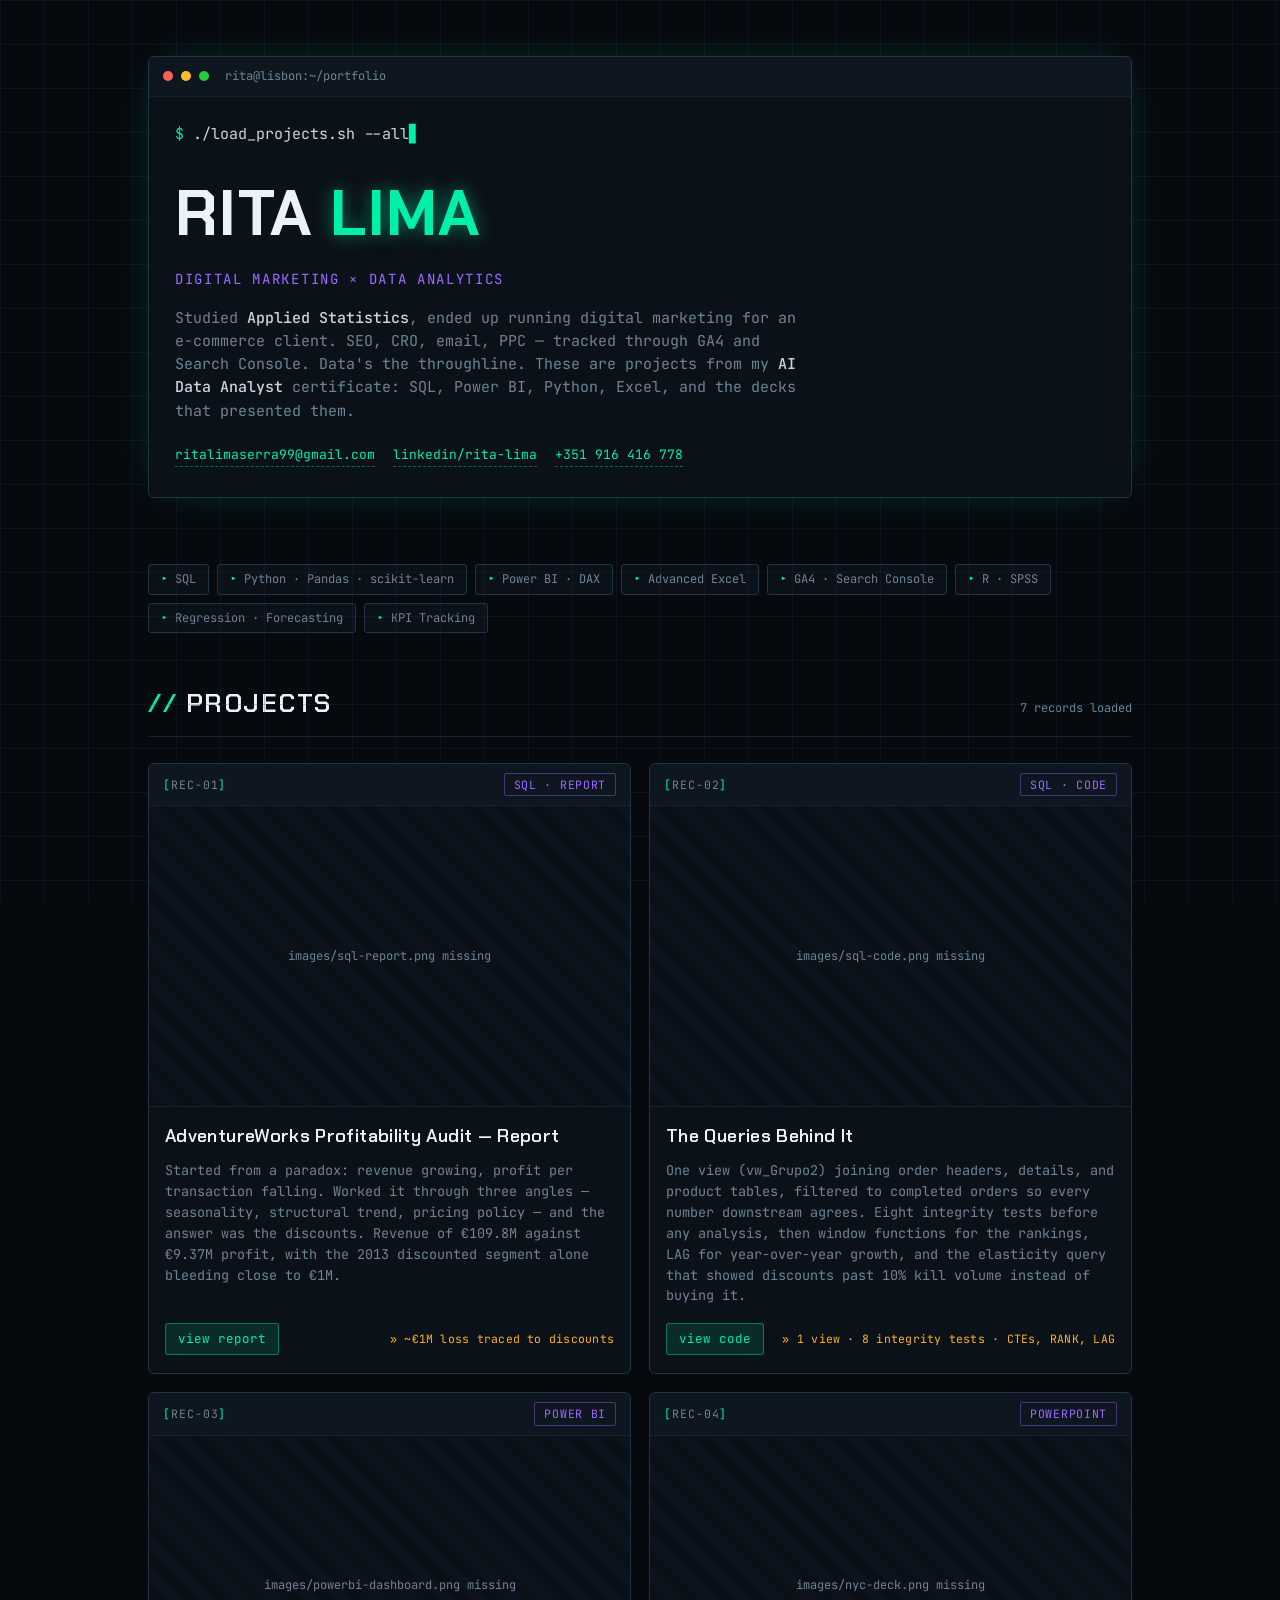
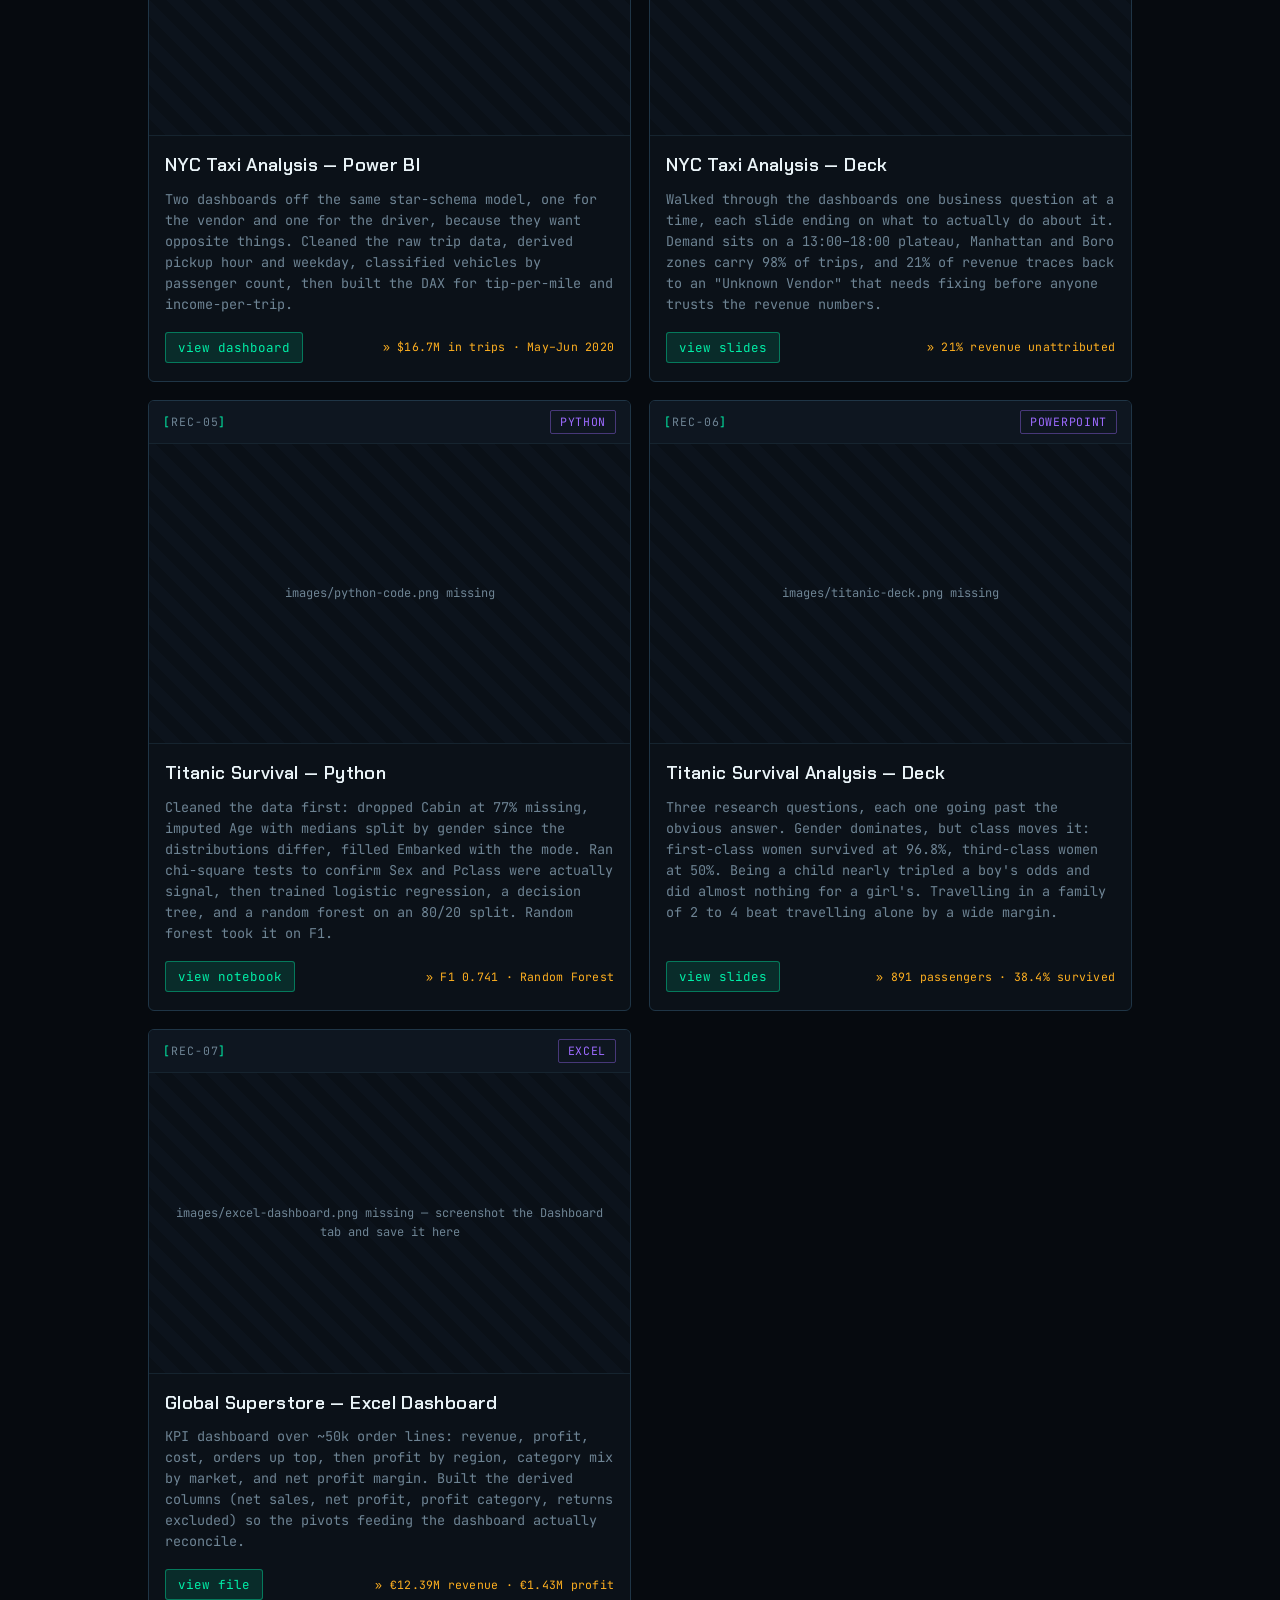
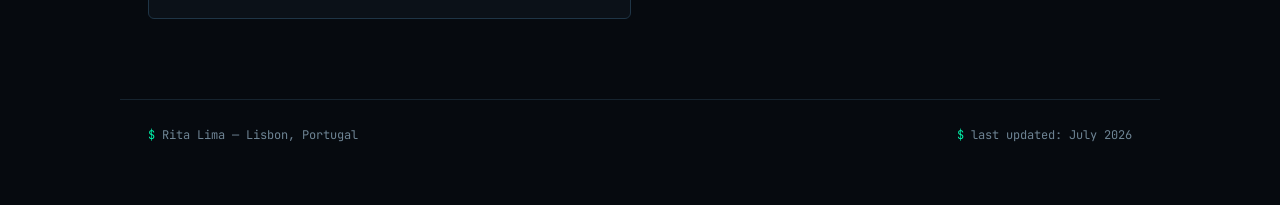
==== index.html @ a5aa7f1d "Add files via upload" ====
<!DOCTYPE html>
<html lang="en">
<head>
<meta charset="UTF-8">
<meta name="viewport" content="width=device-width, initial-scale=1.0">
<title>Rita Lima — Data & Marketing Portfolio</title>
<link rel="preconnect" href="https://fonts.googleapis.com">
<link rel="preconnect" href="https://fonts.gstatic.com" crossorigin>
<link href="https://fonts.googleapis.com/css2?family=Chakra+Petch:wght@400;500;600;700&family=JetBrains+Mono:wght@400;500;700&display=swap" rel="stylesheet">
<style>
  :root{
    --bg: #060A0F;
    --panel: #0B1118;
    --panel-2: #0E1620;
    --line: #16242F;
    --line-bright: #1F3546;
    --neon: #00F0A8;
    --neon-dim: rgba(0,240,168,0.12);
    --purple: #9D6BFF;
    --amber: #FFB020;
    --text: #C9D6DF;
    --dim: #6E8494;
  }
  *{box-sizing:border-box;}
  html{scroll-behavior:smooth;}
  body{
    margin:0;
    background:var(--bg);
    color:var(--text);
    font-family:'JetBrains Mono', monospace;
    font-size:15px;
    line-height:1.55;
  }
  /* grid backdrop */
  body::before{
    content:"";
    position:fixed;
    inset:0;
    background-image:
      linear-gradient(rgba(31,53,70,0.25) 1px, transparent 1px),
      linear-gradient(90deg, rgba(31,53,70,0.25) 1px, transparent 1px);
    background-size:44px 44px;
    pointer-events:none;
    z-index:0;
  }
  main, header, footer{position:relative; z-index:1;}
  a{color:inherit;}
  ::selection{background:var(--neon); color:#04110C;}

  /* ---------- terminal header ---------- */
  header{
    max-width:1040px;
    margin:0 auto;
    padding:56px 28px 40px;
  }
  .term{
    border:1px solid var(--line-bright);
    background:var(--panel);
    border-radius:6px;
    overflow:hidden;
    box-shadow:0 0 40px -18px rgba(0,240,168,0.35);
  }
  .term-bar{
    display:flex;
    align-items:center;
    gap:8px;
    padding:10px 14px;
    background:var(--panel-2);
    border-bottom:1px solid var(--line);
    font-size:12px;
    color:var(--dim);
  }
  .dot{width:10px;height:10px;border-radius:50%;}
  .dot.r{background:#FF5F56;} .dot.y{background:#FFBD2E;} .dot.g{background:#27C93F;}
  .term-bar span{margin-left:8px;}
  .term-body{padding:26px 26px 30px;}
  .prompt{color:var(--neon);}
  .cmd{color:var(--text);}
  .typed::after{
    content:"▊";
    color:var(--neon);
    animation:blink 1s steps(1) infinite;
  }
  @keyframes blink{50%{opacity:0;}}
  @media (prefers-reduced-motion: reduce){
    .typed::after{animation:none;}
  }
  h1{
    font-family:'Chakra Petch', sans-serif;
    font-weight:700;
    font-size:clamp(38px, 6.5vw, 64px);
    letter-spacing:0.02em;
    margin:18px 0 6px;
    color:#EAF4F8;
    text-transform:uppercase;
  }
  h1 .accent{color:var(--neon); text-shadow:0 0 18px rgba(0,240,168,0.5);}
  .role{
    color:var(--purple);
    font-size:14px;
    letter-spacing:0.12em;
    text-transform:uppercase;
    margin-bottom:16px;
  }
  .bio{max-width:640px; color:var(--dim); margin:0 0 22px;}
  .bio b{color:var(--text); font-weight:500;}
  .contact-row{display:flex; flex-wrap:wrap; gap:18px; font-size:13px;}
  .contact-row a{
    color:var(--neon);
    text-decoration:none;
    border-bottom:1px dashed rgba(0,240,168,0.4);
    padding-bottom:1px;
  }
  .contact-row a:hover{border-bottom-style:solid;}

  /* ---------- skills strip ---------- */
  .skills{
    max-width:1040px;
    margin:0 auto;
    padding:26px 28px 6px;
    display:flex;
    flex-wrap:wrap;
    gap:8px;
  }
  .chip{
    font-size:12px;
    padding:5px 12px;
    border:1px solid var(--line-bright);
    border-radius:3px;
    background:var(--panel);
    color:var(--dim);
  }
  .chip::before{content:"▸ "; color:var(--neon);}

  /* ---------- projects ---------- */
  section.projects{
    max-width:1040px;
    margin:0 auto;
    padding:44px 28px 80px;
  }
  .sec-head{
    display:flex;
    align-items:baseline;
    justify-content:space-between;
    flex-wrap:wrap;
    gap:10px;
    margin-bottom:26px;
    border-bottom:1px solid var(--line);
    padding-bottom:12px;
  }
  .sec-head h2{
    font-family:'Chakra Petch', sans-serif;
    font-size:26px;
    font-weight:600;
    letter-spacing:0.06em;
    text-transform:uppercase;
    margin:0;
    color:#EAF4F8;
  }
  .sec-head h2::before{content:"// "; color:var(--neon);}
  .sec-head span{font-size:12px; color:var(--dim);}

  .grid{
    display:grid;
    grid-template-columns:1fr;
    gap:18px;
  }
  @media(min-width:760px){ .grid{grid-template-columns:1fr 1fr;} }

  .card{
    background:var(--panel);
    border:1px solid var(--line-bright);
    border-radius:6px;
    overflow:hidden;
    display:flex;
    flex-direction:column;
    transition:border-color .2s ease, box-shadow .2s ease, transform .2s ease;
    opacity:0;
    transform:translateY(14px);
  }
  .card.in{
    opacity:1; transform:translateY(0);
    transition:opacity .5s ease, transform .5s ease, border-color .2s ease, box-shadow .2s ease;
  }
  .card:hover{
    border-color:var(--neon);
    box-shadow:0 0 28px -10px rgba(0,240,168,0.45);
    transform:translateY(-3px);
  }
  .card-head{
    display:flex;
    align-items:center;
    justify-content:space-between;
    padding:9px 14px;
    background:var(--panel-2);
    border-bottom:1px solid var(--line);
    font-size:11.5px;
  }
  .rec{color:var(--dim); letter-spacing:0.08em;}
  .rec::before{content:"["; color:var(--neon);}
  .rec::after{content:"]"; color:var(--neon);}
  .tool{
    color:var(--purple);
    border:1px solid rgba(157,107,255,0.4);
    padding:2px 9px;
    border-radius:2px;
    letter-spacing:0.06em;
  }
  .shot{
    position:relative;
    aspect-ratio:16/10;
    background:
      repeating-linear-gradient(45deg, #0A1017, #0A1017 12px, #0C131C 12px, #0C131C 24px);
    border-bottom:1px solid var(--line);
  }
  .shot img{width:100%; height:100%; object-fit:cover; display:block;}
  .shot-fallback{
    display:none;
    position:absolute; inset:0;
    align-items:center; justify-content:center;
    text-align:center;
    font-size:12px; color:var(--dim);
    padding:16px;
  }
  .card-body{
    padding:16px 16px 18px;
    display:flex; flex-direction:column; gap:9px; flex:1;
  }
  .card-body h3{
    font-family:'Chakra Petch', sans-serif;
    font-size:18px;
    font-weight:600;
    margin:0;
    color:#EAF4F8;
    letter-spacing:0.02em;
  }
  .card-body p{margin:0; font-size:13.5px; color:var(--dim);}
  .card-footer{
    margin-top:auto;
    padding-top:8px;
    display:flex;
    justify-content:space-between;
    align-items:center;
    gap:10px;
    flex-wrap:wrap;
  }
  .card-link{
    font-size:12.5px;
    color:var(--neon);
    text-decoration:none;
    border:1px solid rgba(0,240,168,0.4);
    padding:5px 12px;
    border-radius:3px;
    background:var(--neon-dim);
    transition:background .15s ease;
  }
  .card-link:hover{background:rgba(0,240,168,0.22);}
  .metric{font-size:11.5px; color:var(--amber); letter-spacing:0.02em;}
  .metric::before{content:"» ";}

  footer{
    max-width:1040px;
    margin:0 auto;
    padding:26px 28px 60px;
    border-top:1px solid var(--line);
    font-size:12px;
    color:var(--dim);
    display:flex;
    justify-content:space-between;
    flex-wrap:wrap;
    gap:10px;
  }
  footer span::before{content:"$ "; color:var(--neon);}
</style>
</head>
<body>

<header>
  <div class="term">
    <div class="term-bar">
      <div class="dot r"></div><div class="dot y"></div><div class="dot g"></div>
      <span>rita@lisbon:~/portfolio</span>
    </div>
    <div class="term-body">
      <div><span class="prompt">$</span> <span class="cmd typed" id="typeline"></span></div>
      <h1>Rita <span class="accent">Lima</span></h1>
      <div class="role">Digital Marketing × Data Analytics</div>
      <p class="bio">Studied <b>Applied Statistics</b>, ended up running digital marketing for an e-commerce client. SEO, CRO, email, PPC — tracked through GA4 and Search Console. Data's the throughline. These are projects from my <b>AI Data Analyst</b> certificate: SQL, Power BI, Python, Excel, and the decks that presented them.</p>
      <div class="contact-row">
        <a href="mailto:ritalimaserra99@gmail.com">ritalimaserra99@gmail.com</a>
        <a href="https://linkedin.com/in/rita-lima-22861b321" target="_blank" rel="noopener">linkedin/rita-lima</a>
        <a href="tel:+351916416778">+351 916 416 778</a>
      </div>
    </div>
  </div>
</header>

<div class="skills">
  <span class="chip">SQL</span>
  <span class="chip">Python · Pandas · scikit-learn</span>
  <span class="chip">Power BI · DAX</span>
  <span class="chip">Advanced Excel</span>
  <span class="chip">GA4 · Search Console</span>
  <span class="chip">R · SPSS</span>
  <span class="chip">Regression · Forecasting</span>
  <span class="chip">KPI Tracking</span>
</div>

<section class="projects" id="projects">
  <div class="sec-head">
    <h2>Projects</h2>
    <span>7 records loaded</span>
  </div>

  <div class="grid">

    <!-- REC-01 SQL report -->
    <article class="card">
      <div class="card-head">
        <span class="rec">REC-01</span>
        <span class="tool">SQL · REPORT</span>
      </div>
      <div class="shot">
        <img src="images/sql-report.png" alt="AdventureWorks profitability report, revenue vs margin chart"
             onerror="this.style.display='none'; this.nextElementSibling.style.display='flex';">
        <div class="shot-fallback">images/sql-report.png missing</div>
      </div>
      <div class="card-body">
        <h3>AdventureWorks Profitability Audit — Report</h3>
        <p>Started from a paradox: revenue growing, profit per transaction falling. Worked it through three angles — seasonality, structural trend, pricing policy — and the answer was the discounts. Revenue of €109.8M against €9.37M profit, with the 2013 discounted segment alone bleeding close to €1M.</p>
        <div class="card-footer">
          <a class="card-link" href="files/Relatorio_SQL.pdf" target="_blank" rel="noopener">view report</a>
          <span class="metric">~€1M loss traced to discounts</span>
        </div>
      </div>
    </article>

    <!-- REC-02 SQL code -->
    <article class="card">
      <div class="card-head">
        <span class="rec">REC-02</span>
        <span class="tool">SQL · CODE</span>
      </div>
      <div class="shot">
        <img src="images/sql-code.png" alt="SQL view creation code, syntax highlighted"
             onerror="this.style.display='none'; this.nextElementSibling.style.display='flex';">
        <div class="shot-fallback">images/sql-code.png missing</div>
      </div>
      <div class="card-body">
        <h3>The Queries Behind It</h3>
        <p>One view (vw_Grupo2) joining order headers, details, and product tables, filtered to completed orders so every number downstream agrees. Eight integrity tests before any analysis, then window functions for the rankings, LAG for year-over-year growth, and the elasticity query that showed discounts past 10% kill volume instead of buying it.</p>
        <div class="card-footer">
          <a class="card-link" href="files/SQL_Code.sql" target="_blank" rel="noopener">view code</a>
          <span class="metric">1 view · 8 integrity tests · CTEs, RANK, LAG</span>
        </div>
      </div>
    </article>

    <!-- REC-03 Power BI -->
    <article class="card">
      <div class="card-head">
        <span class="rec">REC-03</span>
        <span class="tool">POWER BI</span>
      </div>
      <div class="shot">
        <img src="images/powerbi-dashboard.png" alt="NYC taxi vendor dashboard in Power BI"
             onerror="this.style.display='none'; this.nextElementSibling.style.display='flex';">
        <div class="shot-fallback">images/powerbi-dashboard.png missing</div>
      </div>
      <div class="card-body">
        <h3>NYC Taxi Analysis — Power BI</h3>
        <p>Two dashboards off the same star-schema model, one for the vendor and one for the driver, because they want opposite things. Cleaned the raw trip data, derived pickup hour and weekday, classified vehicles by passenger count, then built the DAX for tip-per-mile and income-per-trip.</p>
        <div class="card-footer">
          <a class="card-link" href="https://drive.google.com/file/d/1uoMCAmpJsY3h5PRdraPvv8vYHne8JQq0/view?usp=sharing" target="_blank" rel="noopener">view dashboard</a>
          <span class="metric">$16.7M in trips · May–Jun 2020</span>
        </div>
      </div>
    </article>

    <!-- REC-04 NYC deck -->
    <article class="card">
      <div class="card-head">
        <span class="rec">REC-04</span>
        <span class="tool">POWERPOINT</span>
      </div>
      <div class="shot">
        <img src="images/nyc-deck.png" alt="NYC taxi analysis presentation title slide"
             onerror="this.style.display='none'; this.nextElementSibling.style.display='flex';">
        <div class="shot-fallback">images/nyc-deck.png missing</div>
      </div>
      <div class="card-body">
        <h3>NYC Taxi Analysis — Deck</h3>
        <p>Walked through the dashboards one business question at a time, each slide ending on what to actually do about it. Demand sits on a 13:00–18:00 plateau, Manhattan and Boro zones carry 98% of trips, and 21% of revenue traces back to an "Unknown Vendor" that needs fixing before anyone trusts the revenue numbers.</p>
        <div class="card-footer">
          <a class="card-link" href="files/PowerBI_Presentation.pdf" target="_blank" rel="noopener">view slides</a>
          <span class="metric">21% revenue unattributed</span>
        </div>
      </div>
    </article>

    <!-- REC-05 Python -->
    <article class="card">
      <div class="card-head">
        <span class="rec">REC-05</span>
        <span class="tool">PYTHON</span>
      </div>
      <div class="shot">
        <img src="images/python-code.png" alt="Machine learning model comparison, logistic regression vs decision tree vs random forest"
             onerror="this.style.display='none'; this.nextElementSibling.style.display='flex';">
        <div class="shot-fallback">images/python-code.png missing</div>
      </div>
      <div class="card-body">
        <h3>Titanic Survival — Python</h3>
        <p>Cleaned the data first: dropped Cabin at 77% missing, imputed Age with medians split by gender since the distributions differ, filled Embarked with the mode. Ran chi-square tests to confirm Sex and Pclass were actually signal, then trained logistic regression, a decision tree, and a random forest on an 80/20 split. Random forest took it on F1.</p>
        <div class="card-footer">
          <a class="card-link" href="files/Python_Code.ipynb" target="_blank" rel="noopener">view notebook</a>
          <span class="metric">F1 0.741 · Random Forest</span>
        </div>
      </div>
    </article>

    <!-- REC-06 Titanic deck -->
    <article class="card">
      <div class="card-head">
        <span class="rec">REC-06</span>
        <span class="tool">POWERPOINT</span>
      </div>
      <div class="shot">
        <img src="images/titanic-deck.png" alt="Titanic survival analysis presentation title slide"
             onerror="this.style.display='none'; this.nextElementSibling.style.display='flex';">
        <div class="shot-fallback">images/titanic-deck.png missing</div>
      </div>
      <div class="card-body">
        <h3>Titanic Survival Analysis — Deck</h3>
        <p>Three research questions, each one going past the obvious answer. Gender dominates, but class moves it: first-class women survived at 96.8%, third-class women at 50%. Being a child nearly tripled a boy's odds and did almost nothing for a girl's. Travelling in a family of 2 to 4 beat travelling alone by a wide margin.</p>
        <div class="card-footer">
          <a class="card-link" href="files/Python_Presentation.pdf" target="_blank" rel="noopener">view slides</a>
          <span class="metric">891 passengers · 38.4% survived</span>
        </div>
      </div>
    </article>

    <!-- REC-07 Excel -->
    <article class="card">
      <div class="card-head">
        <span class="rec">REC-07</span>
        <span class="tool">EXCEL</span>
      </div>
      <div class="shot">
        <img src="images/excel-dashboard.png" alt="Global Superstore Excel dashboard"
             onerror="this.style.display='none'; this.nextElementSibling.style.display='flex';">
        <div class="shot-fallback">images/excel-dashboard.png missing — screenshot the Dashboard tab and save it here</div>
      </div>
      <div class="card-body">
        <h3>Global Superstore — Excel Dashboard</h3>
        <p>KPI dashboard over ~50k order lines: revenue, profit, cost, orders up top, then profit by region, category mix by market, and net profit margin. Built the derived columns (net sales, net profit, profit category, returns excluded) so the pivots feeding the dashboard actually reconcile.</p>
        <div class="card-footer">
          <a class="card-link" href="https://docs.google.com/spreadsheets/d/1ver0jOoK8sB7fEnQhVPydvaXlIlyfuCZ/edit?usp=sharing&ouid=110282651373512717816&rtpof=true&sd=true" target="_blank" rel="noopener">view file</a>
          <span class="metric">€12.39M revenue · €1.43M profit</span>
        </div>
      </div>
    </article>

  </div>
</section>

<footer>
  <span>Rita Lima — Lisbon, Portugal</span>
  <span>last updated: July 2026</span>
</footer>

<script>
  // typing effect on the terminal line
  (function(){
    var el = document.getElementById('typeline');
    var text = './load_projects.sh --all';
    var reduced = window.matchMedia('(prefers-reduced-motion: reduce)').matches;
    if(reduced){ el.textContent = text; return; }
    var i = 0;
    (function tick(){
      if(i <= text.length){
        el.textContent = text.slice(0, i++);
        setTimeout(tick, 45);
      }
    })();
  })();

  // reveal cards on scroll
  var cards = document.querySelectorAll('.card');
  var io = new IntersectionObserver(function(entries){
    entries.forEach(function(e){
      if(e.isIntersecting){ e.target.classList.add('in'); io.unobserve(e.target); }
    });
  }, {threshold:0.12});
  cards.forEach(function(c){ io.observe(c); });
</script>

</body>
</html>
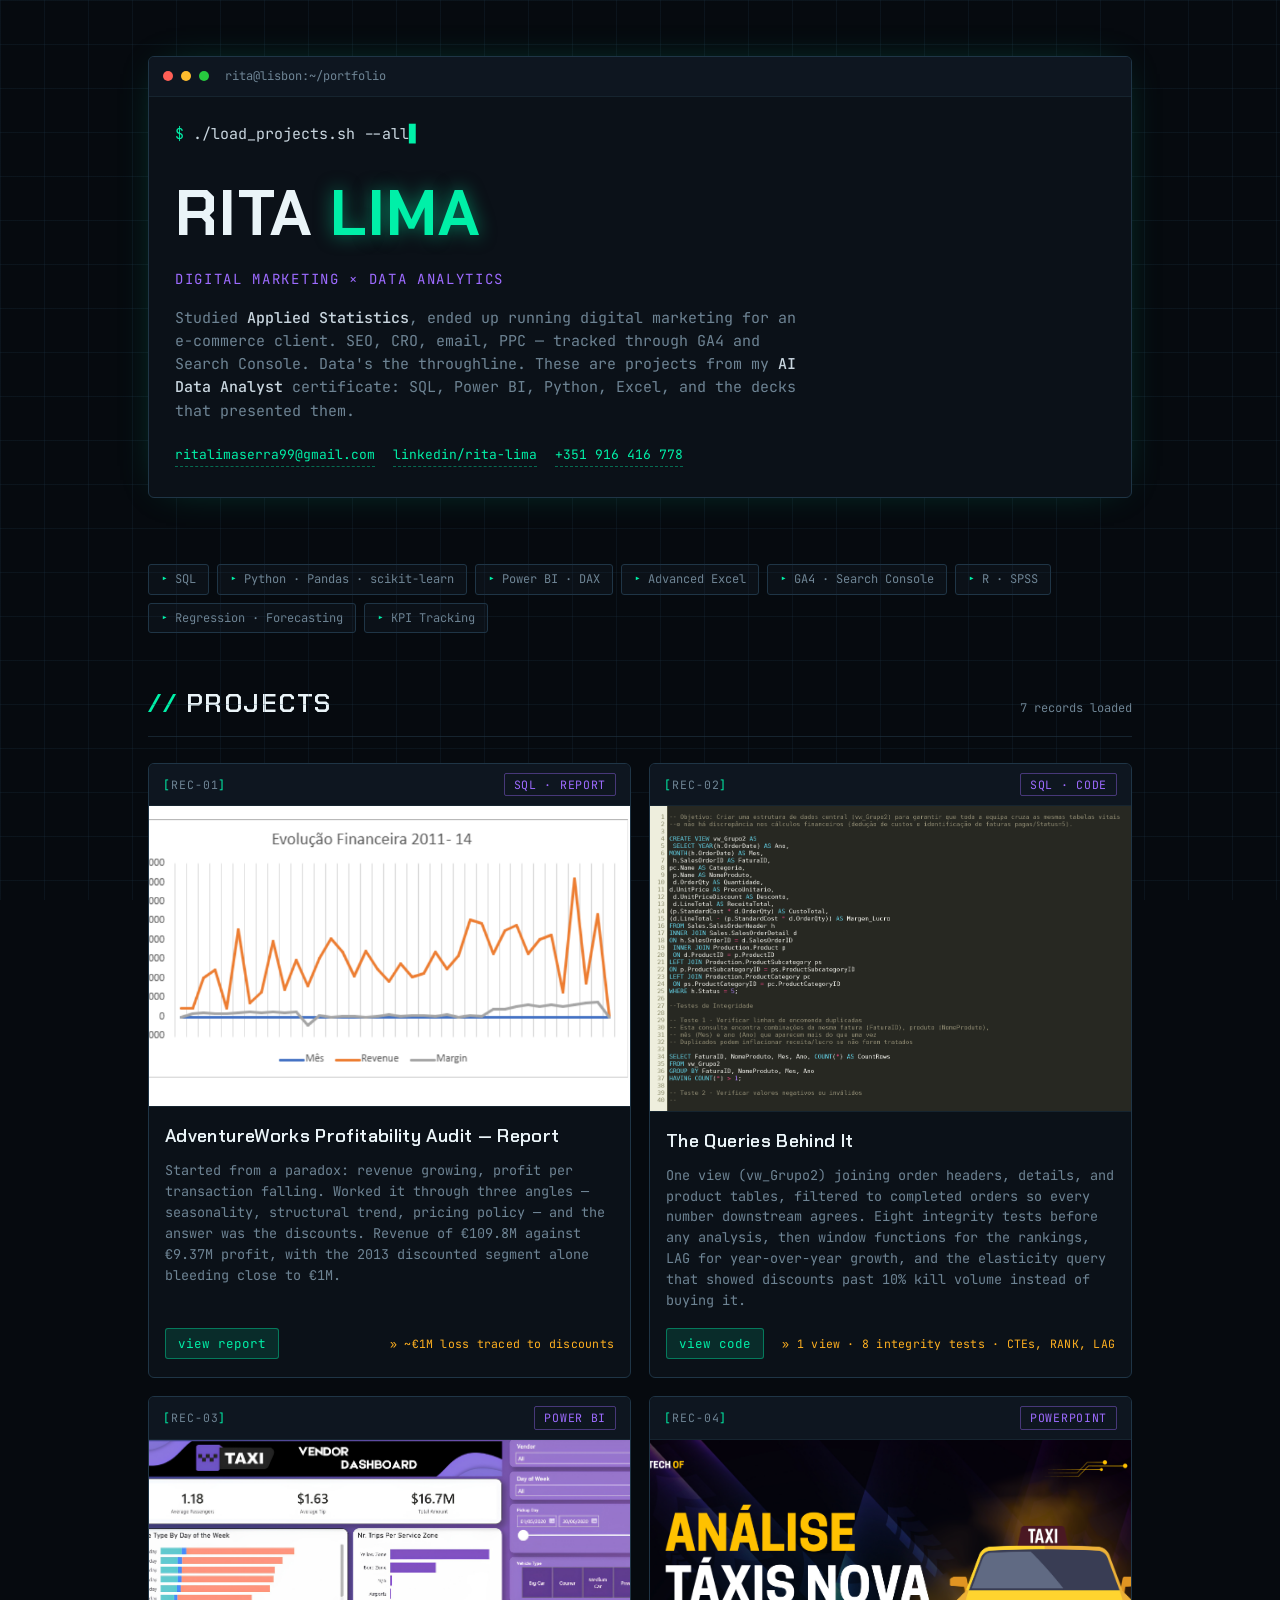
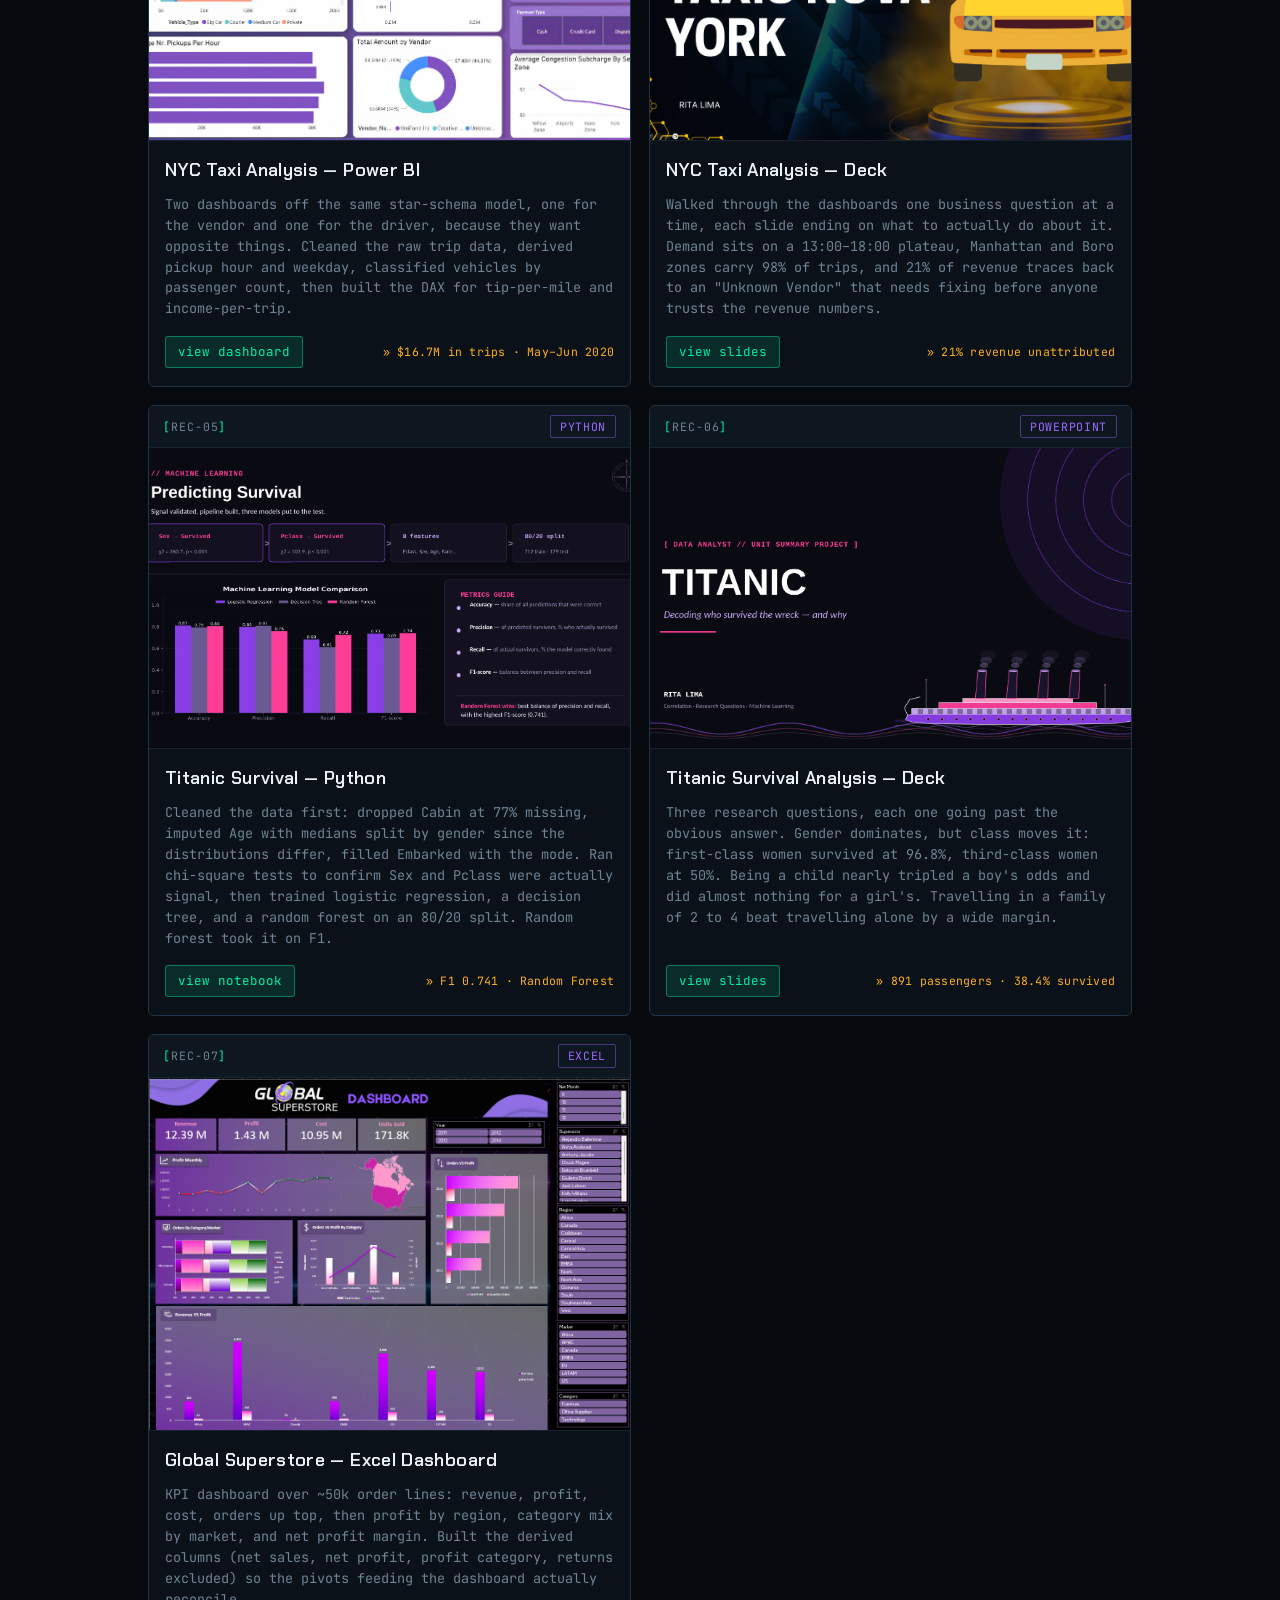
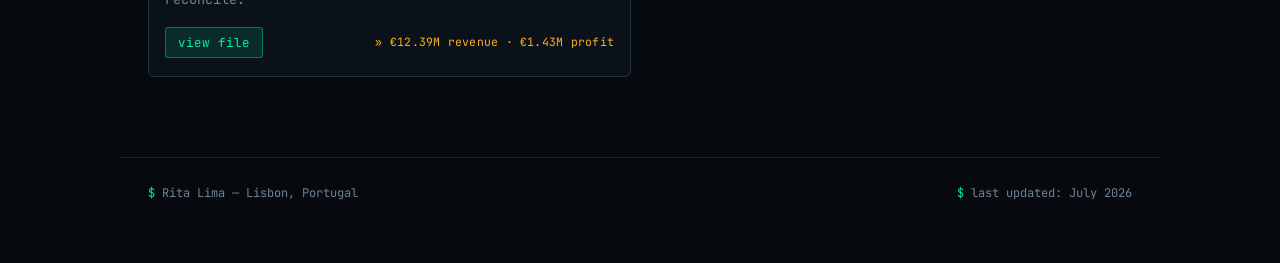
==== commit e06f1001: "Add files via upload" ====
--- a/index.html
+++ b/index.html
@@ -413,7 +413,7 @@
         <h3>Titanic Survival — Python</h3>
         <p>Cleaned the data first: dropped Cabin at 77% missing, imputed Age with medians split by gender since the distributions differ, filled Embarked with the mode. Ran chi-square tests to confirm Sex and Pclass were actually signal, then trained logistic regression, a decision tree, and a random forest on an 80/20 split. Random forest took it on F1.</p>
         <div class="card-footer">
-          <a class="card-link" href="files/Python_Code.ipynb" target="_blank" rel="noopener">view notebook</a>
+          <a class="card-link" href="files/Python_Code.html" target="_blank" rel="noopener">view notebook</a>
           <span class="metric">F1 0.741 · Random Forest</span>
         </div>
       </div>
@@ -455,7 +455,7 @@
         <h3>Global Superstore — Excel Dashboard</h3>
         <p>KPI dashboard over ~50k order lines: revenue, profit, cost, orders up top, then profit by region, category mix by market, and net profit margin. Built the derived columns (net sales, net profit, profit category, returns excluded) so the pivots feeding the dashboard actually reconcile.</p>
         <div class="card-footer">
-          <a class="card-link" href="https://docs.google.com/spreadsheets/d/1ver0jOoK8sB7fEnQhVPydvaXlIlyfuCZ/edit?usp=sharing&ouid=110282651373512717816&rtpof=true&sd=true" target="_blank" rel="noopener">view file</a>
+          <a class="card-link" href="https://drive.google.com/uc?export=download&id=1ver0jOoK8sB7fEnQhVPydvaXlIlyfuCZ" target="_blank" rel="noopener">view file</a>
           <span class="metric">€12.39M revenue · €1.43M profit</span>
         </div>
       </div>
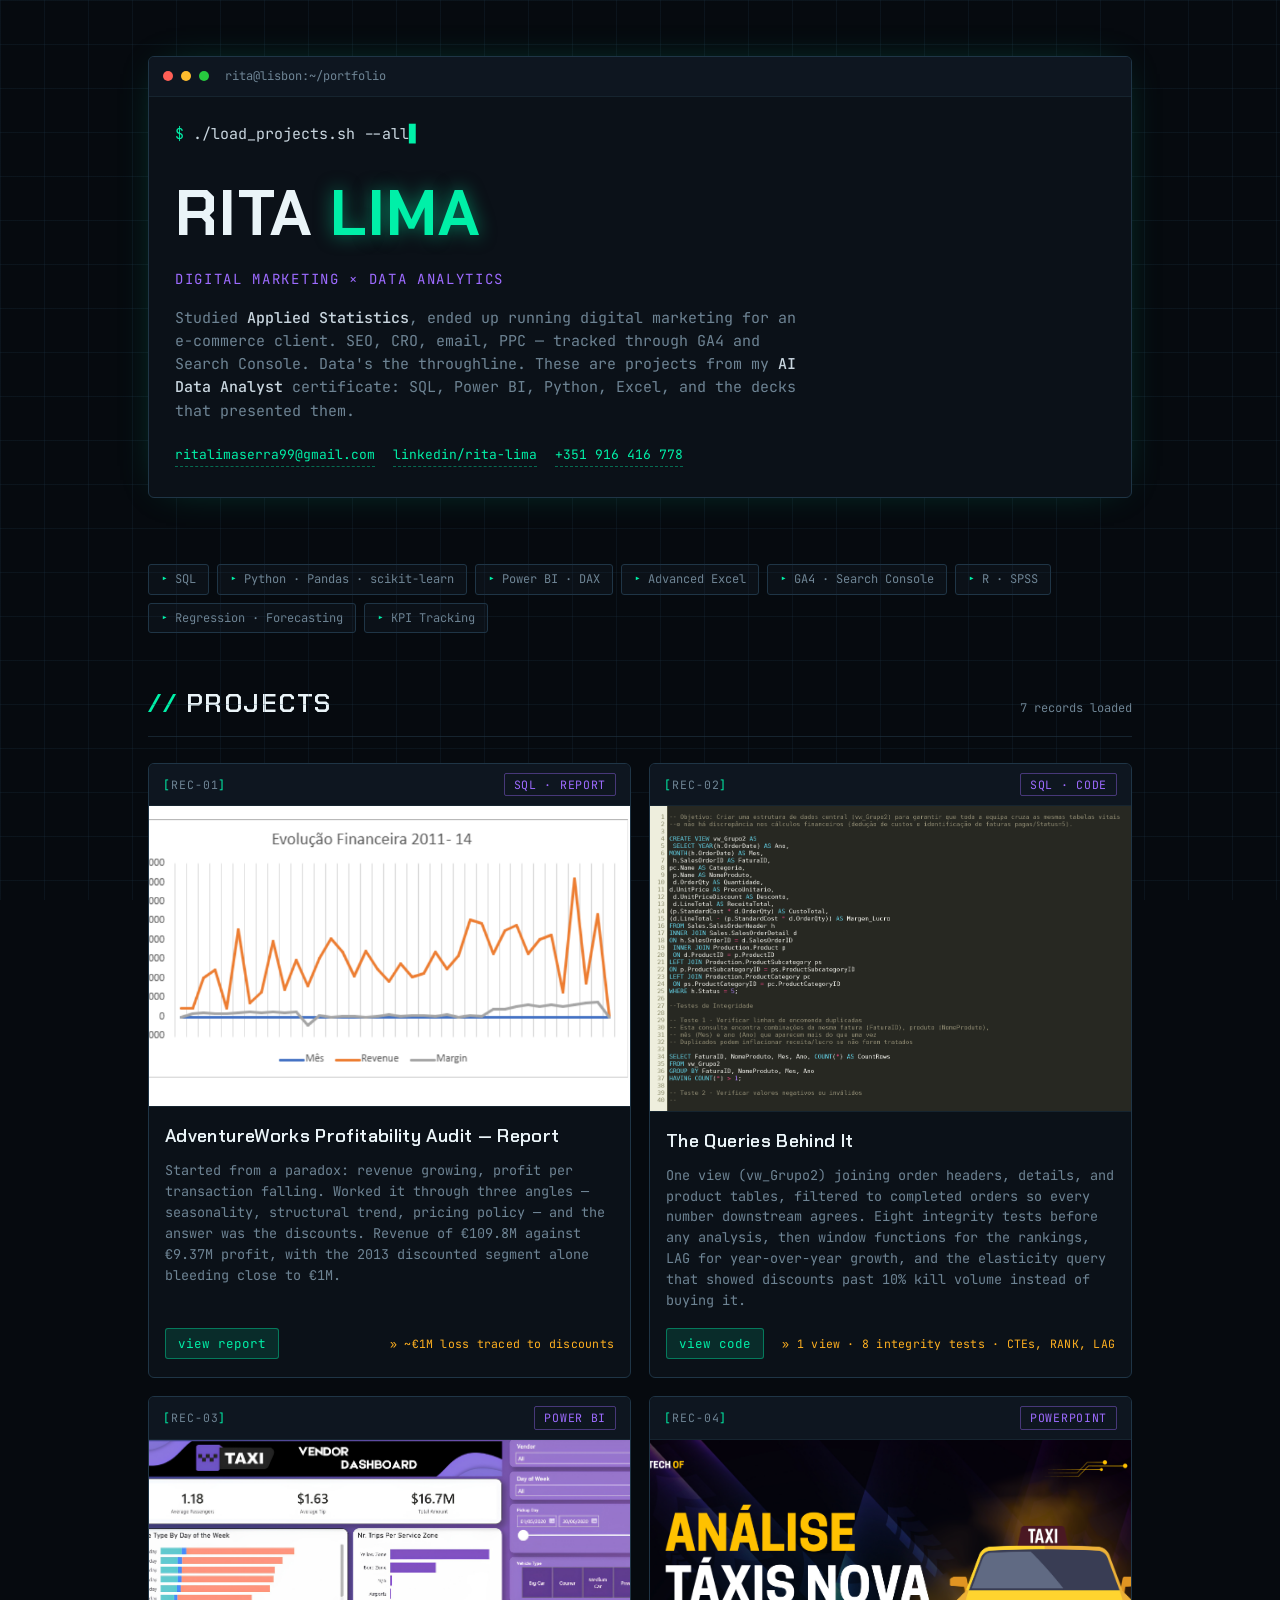
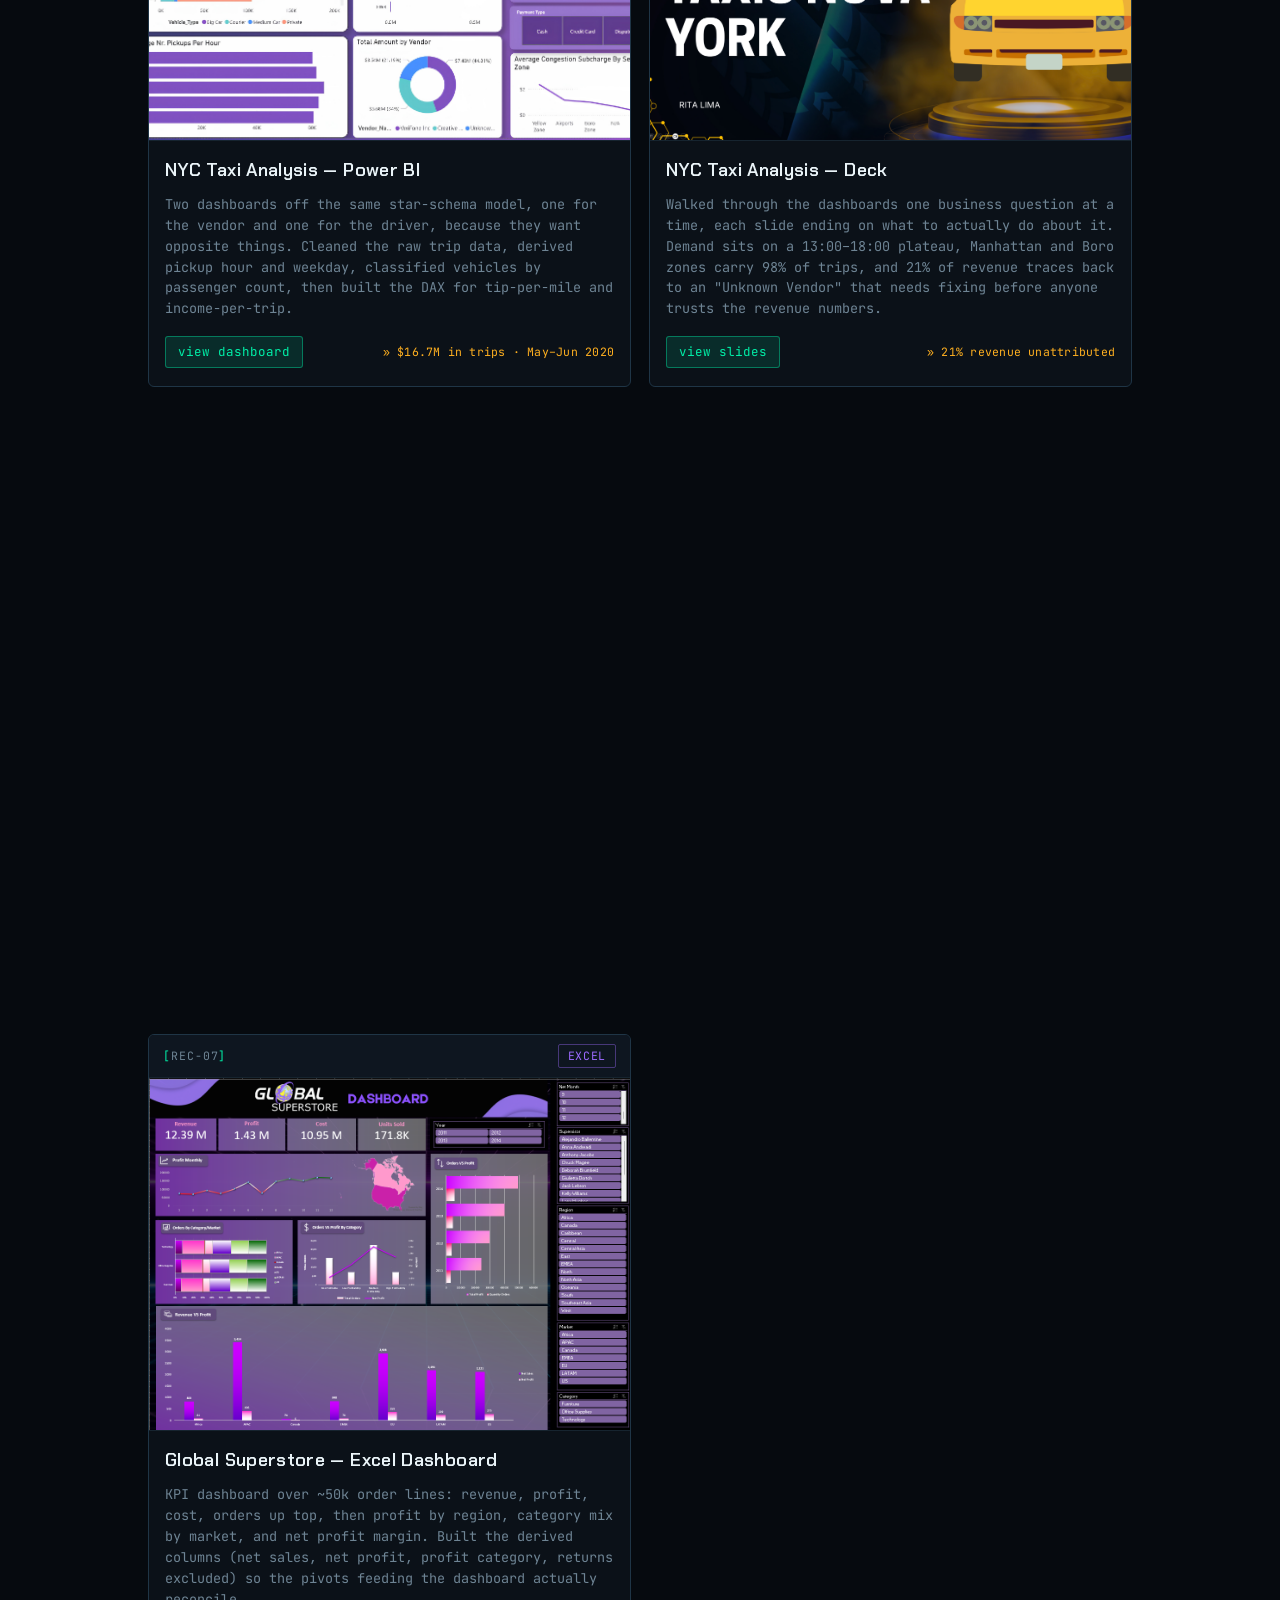
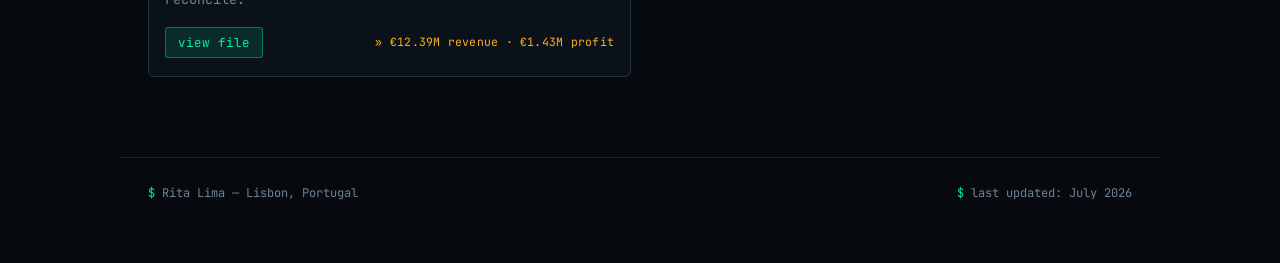
==== commit bf98c276: "Add files via upload" ====
--- a/index.html
+++ b/index.html
@@ -350,7 +350,7 @@
         <h3>The Queries Behind It</h3>
         <p>One view (vw_Grupo2) joining order headers, details, and product tables, filtered to completed orders so every number downstream agrees. Eight integrity tests before any analysis, then window functions for the rankings, LAG for year-over-year growth, and the elasticity query that showed discounts past 10% kill volume instead of buying it.</p>
         <div class="card-footer">
-          <a class="card-link" href="files/SQL_Code.sql" target="_blank" rel="noopener">view code</a>
+          <a class="card-link" href="files/SQL_Code.html" target="_blank" rel="noopener">view code</a>
           <span class="metric">1 view · 8 integrity tests · CTEs, RANK, LAG</span>
         </div>
       </div>
@@ -455,7 +455,7 @@
         <h3>Global Superstore — Excel Dashboard</h3>
         <p>KPI dashboard over ~50k order lines: revenue, profit, cost, orders up top, then profit by region, category mix by market, and net profit margin. Built the derived columns (net sales, net profit, profit category, returns excluded) so the pivots feeding the dashboard actually reconcile.</p>
         <div class="card-footer">
-          <a class="card-link" href="https://drive.google.com/uc?export=download&id=1ver0jOoK8sB7fEnQhVPydvaXlIlyfuCZ" target="_blank" rel="noopener">view file</a>
+          <a class="card-link" href="https://1drv.ms/x/c/17d24fbe36d98457/IQAomcurJUvJTZbchob5Bzc6AZbg0e53NNSurEzn1WFcdcY?e=uPre2z" target="_blank" rel="noopener">view file</a>
           <span class="metric">€12.39M revenue · €1.43M profit</span>
         </div>
       </div>
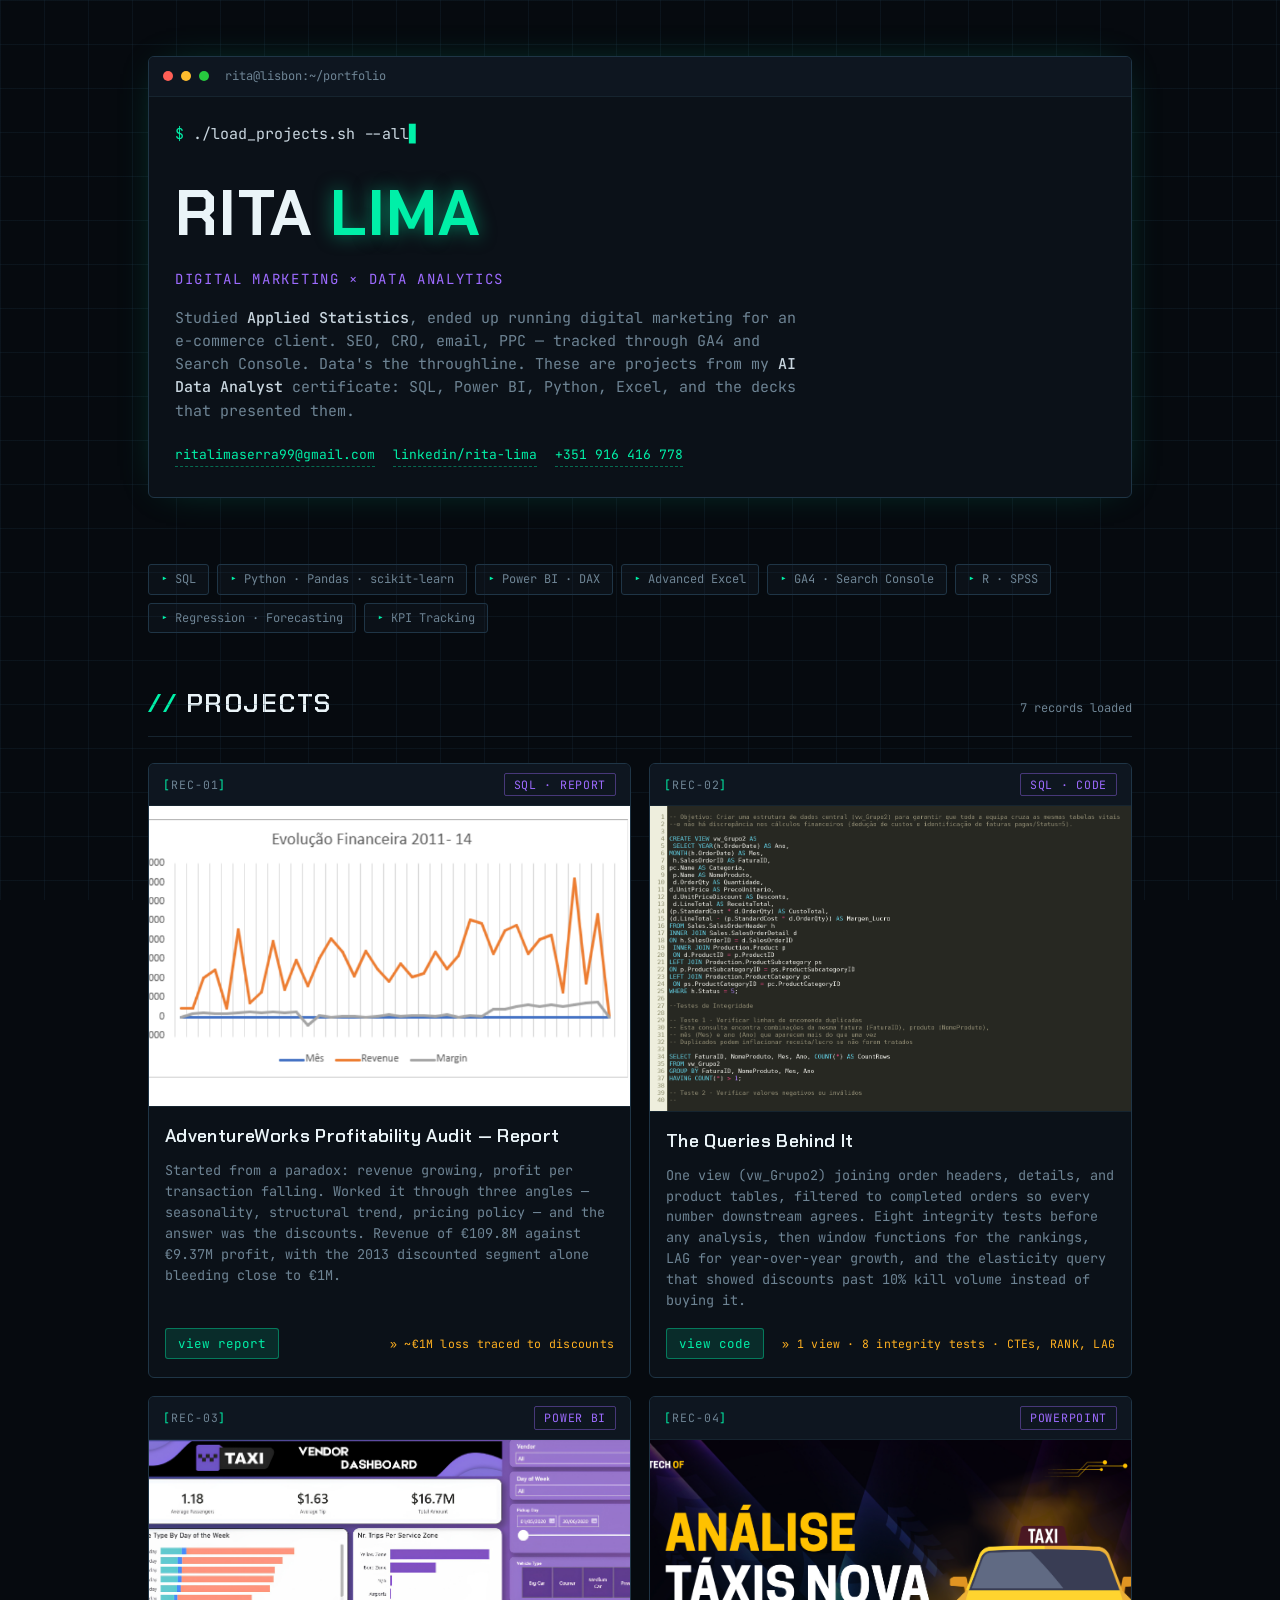
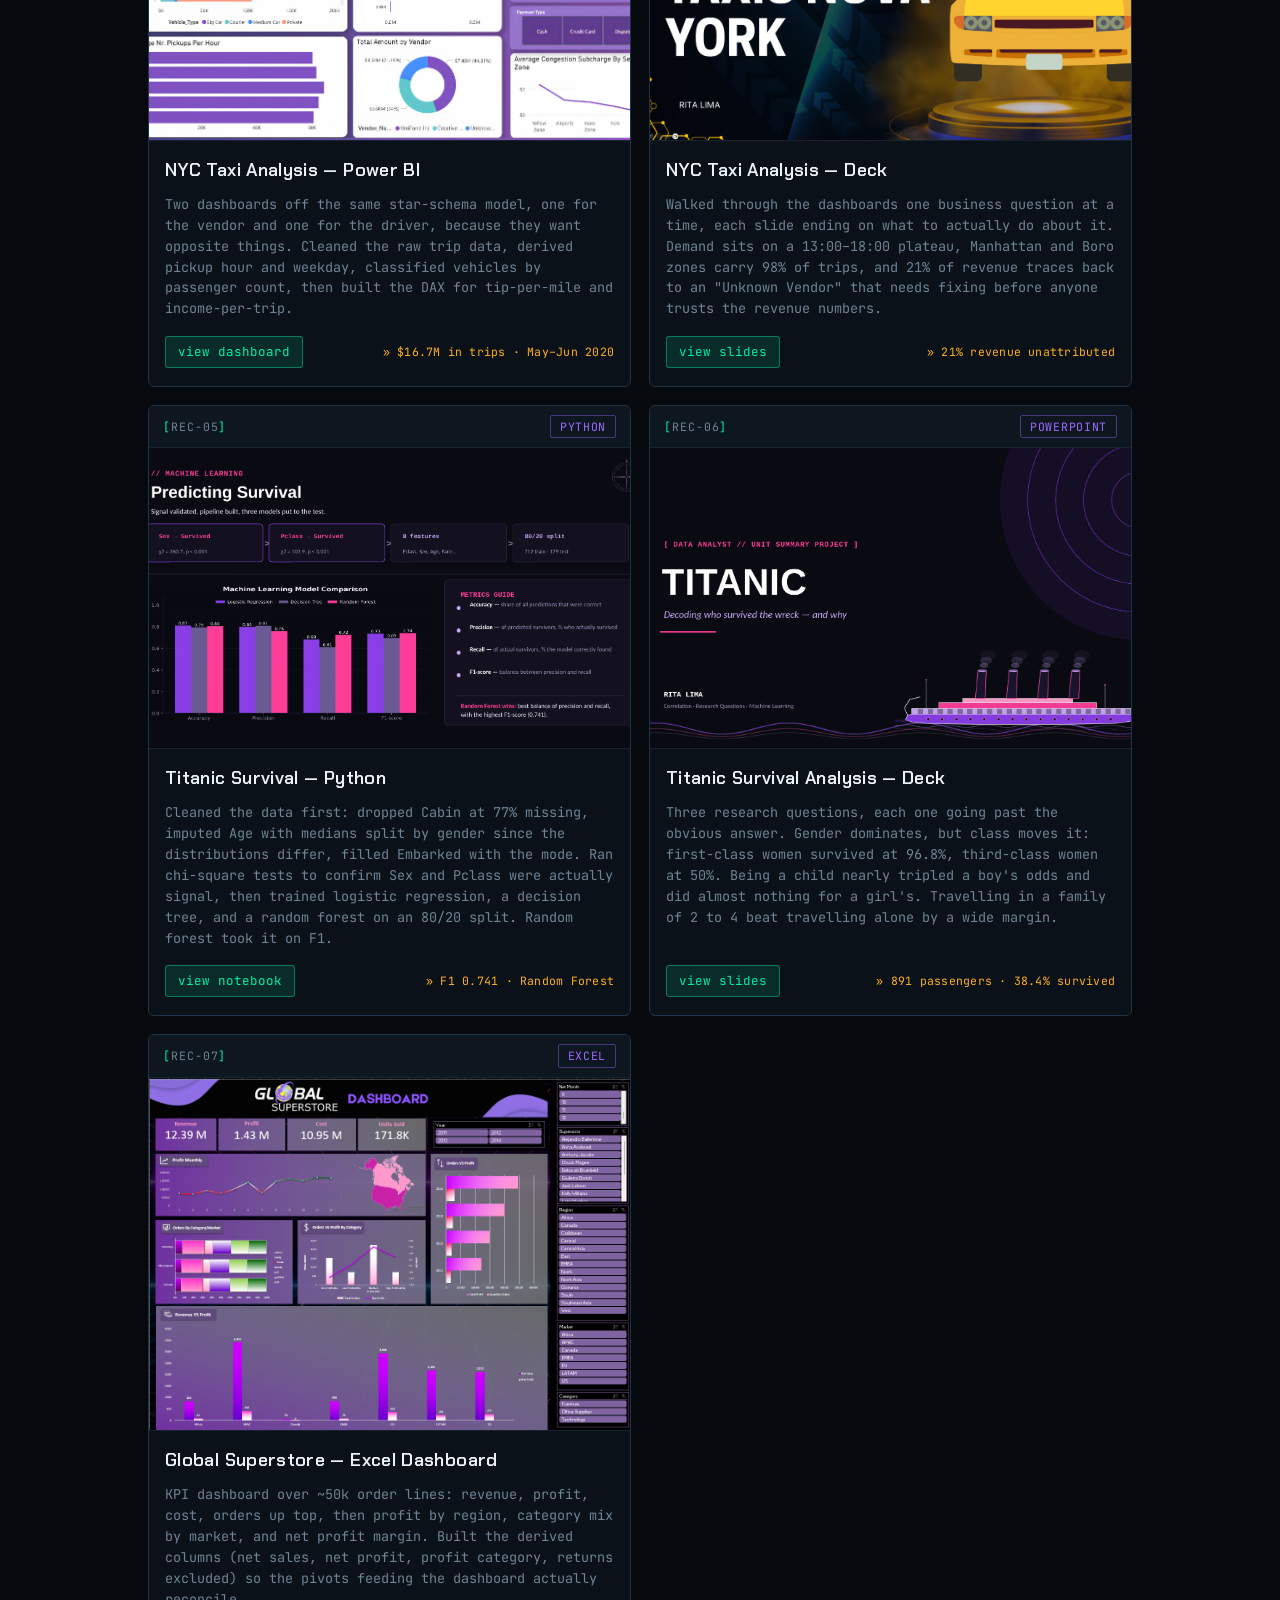
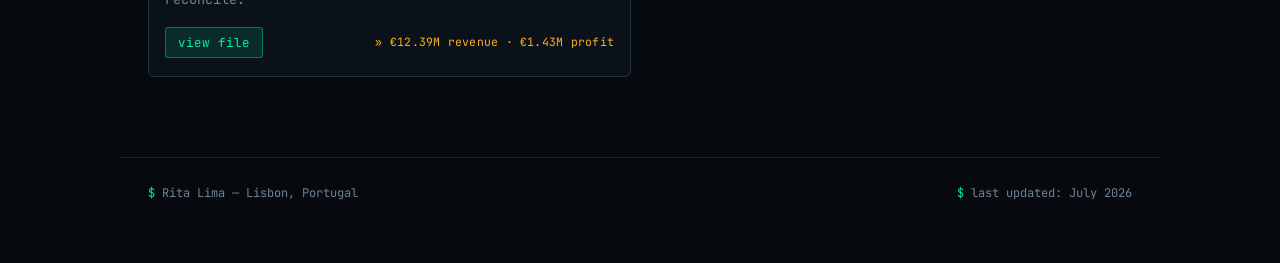
==== commit 56db7944: "Add files via upload" ====
--- a/index.html
+++ b/index.html
@@ -4,6 +4,13 @@
 <meta charset="UTF-8">
 <meta name="viewport" content="width=device-width, initial-scale=1.0">
 <title>Rita Lima — Data & Marketing Portfolio</title>
+<meta name="description" content="Data analytics portfolio — SQL, Power BI, Python, and Excel projects, from profitability audits to ML models.">
+<meta property="og:title" content="Rita Lima — Data & Marketing Portfolio">
+<meta property="og:description" content="SQL, Power BI, Python, and Excel projects — profitability audits, dashboards, and ML models.">
+<meta property="og:type" content="website">
+<meta property="og:url" content="https://typicalritacyber.github.io/Data-Analyst-Portfolio/">
+<meta property="og:image" content="https://typicalritacyber.github.io/Data-Analyst-Portfolio/images/powerbi-dashboard.png">
+<meta name="twitter:card" content="summary_large_image">
 <link rel="preconnect" href="https://fonts.googleapis.com">
 <link rel="preconnect" href="https://fonts.gstatic.com" crossorigin>
 <link href="https://fonts.googleapis.com/css2?family=Chakra+Petch:wght@400;500;600;700&family=JetBrains+Mono:wght@400;500;700&display=swap" rel="stylesheet">
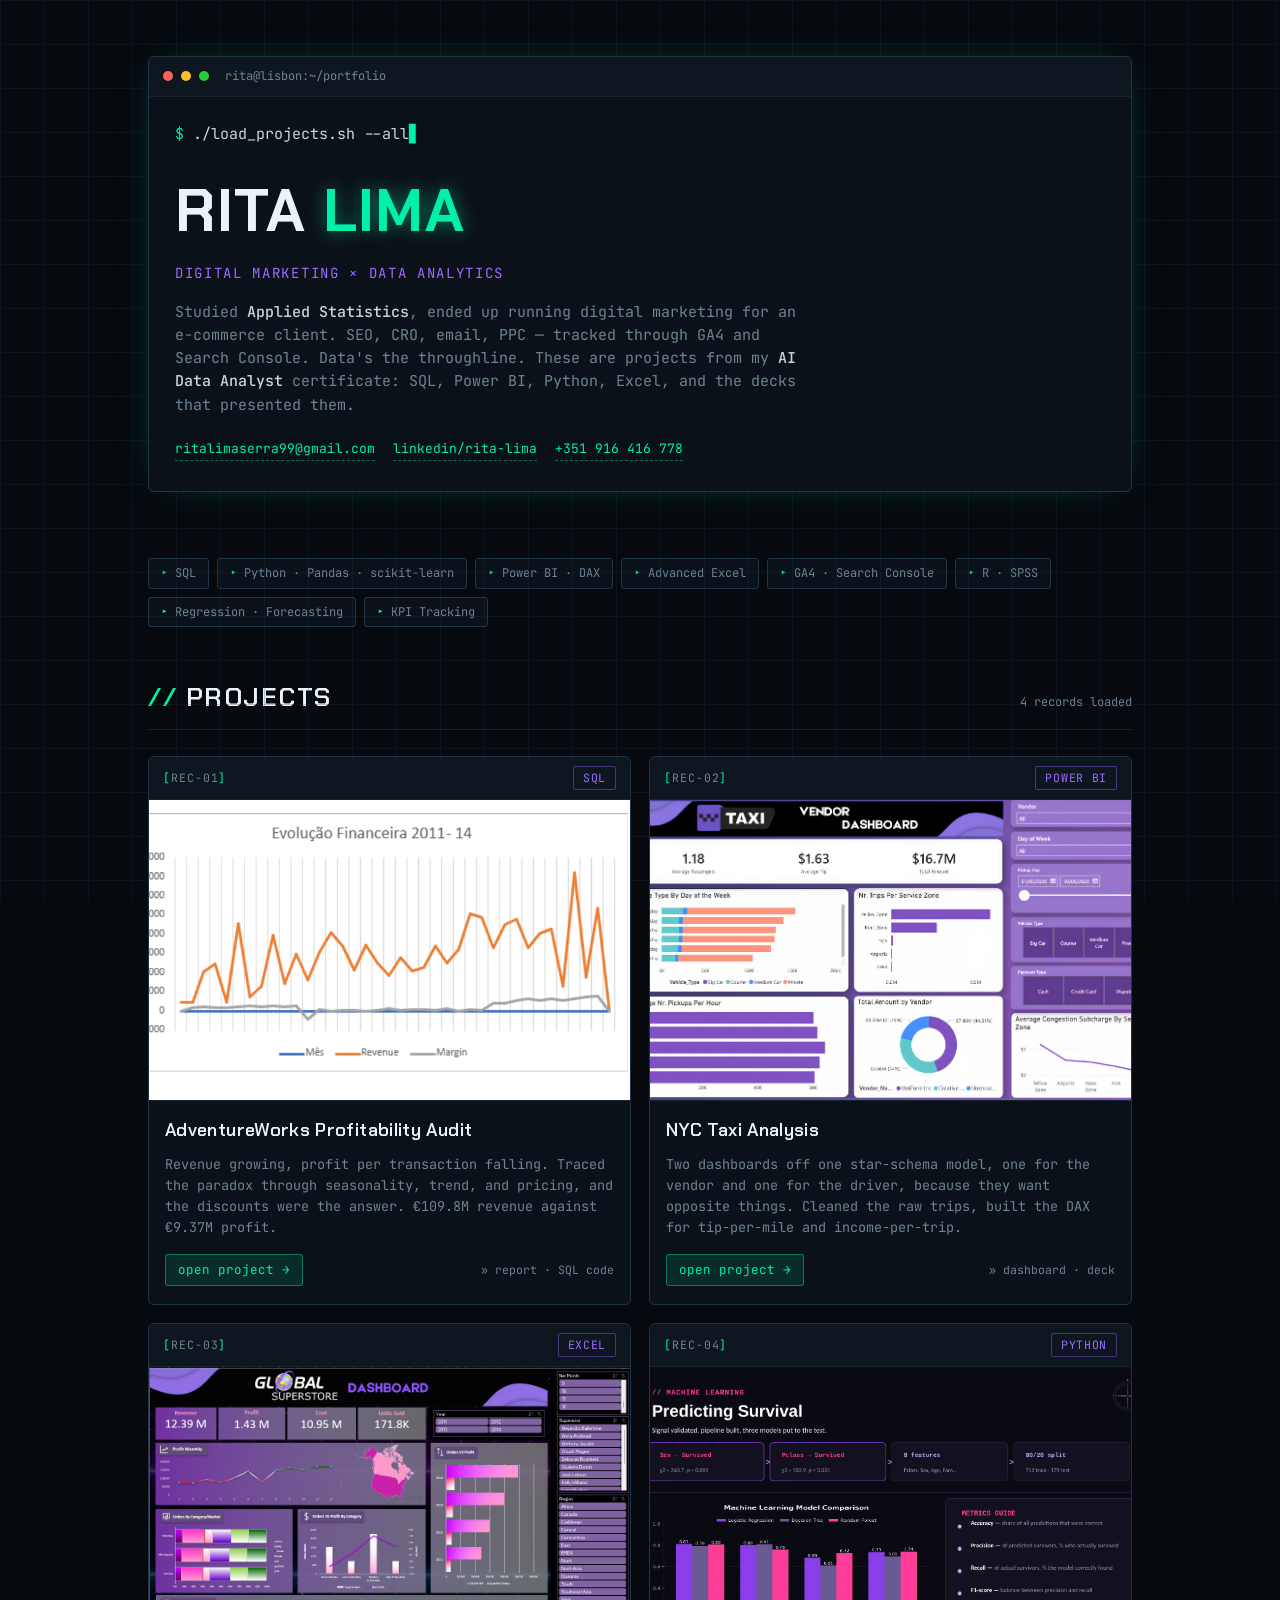
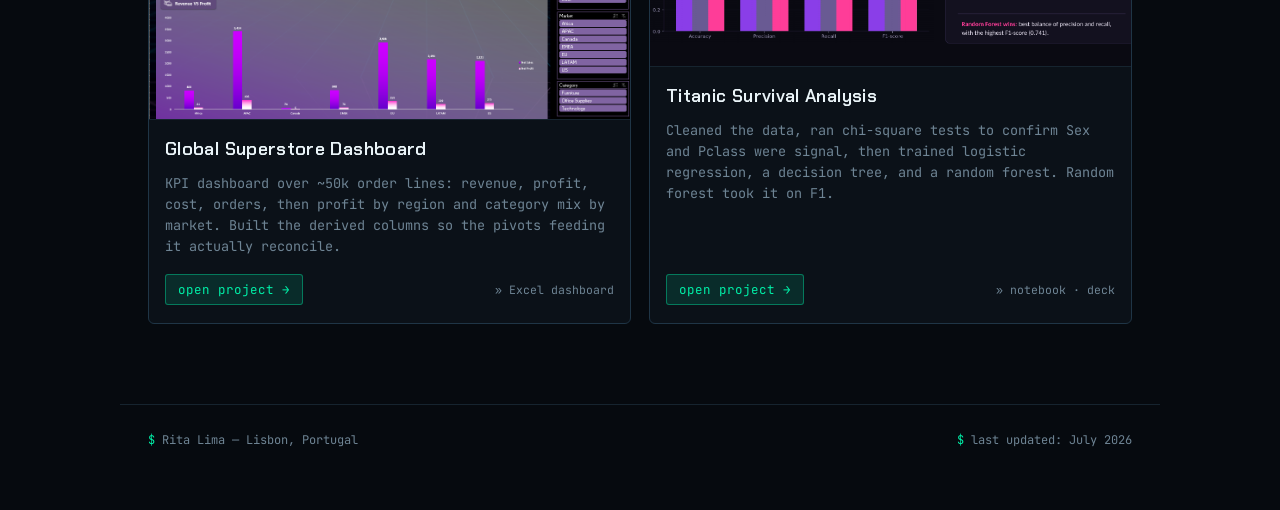
==== commit 23a7fb55: "Add files via upload" ====
--- a/index.html
+++ b/index.html
@@ -14,271 +14,7 @@
 <link rel="preconnect" href="https://fonts.googleapis.com">
 <link rel="preconnect" href="https://fonts.gstatic.com" crossorigin>
 <link href="https://fonts.googleapis.com/css2?family=Chakra+Petch:wght@400;500;600;700&family=JetBrains+Mono:wght@400;500;700&display=swap" rel="stylesheet">
-<style>
-  :root{
-    --bg: #060A0F;
-    --panel: #0B1118;
-    --panel-2: #0E1620;
-    --line: #16242F;
-    --line-bright: #1F3546;
-    --neon: #00F0A8;
-    --neon-dim: rgba(0,240,168,0.12);
-    --purple: #9D6BFF;
-    --amber: #FFB020;
-    --text: #C9D6DF;
-    --dim: #6E8494;
-  }
-  *{box-sizing:border-box;}
-  html{scroll-behavior:smooth;}
-  body{
-    margin:0;
-    background:var(--bg);
-    color:var(--text);
-    font-family:'JetBrains Mono', monospace;
-    font-size:15px;
-    line-height:1.55;
-  }
-  /* grid backdrop */
-  body::before{
-    content:"";
-    position:fixed;
-    inset:0;
-    background-image:
-      linear-gradient(rgba(31,53,70,0.25) 1px, transparent 1px),
-      linear-gradient(90deg, rgba(31,53,70,0.25) 1px, transparent 1px);
-    background-size:44px 44px;
-    pointer-events:none;
-    z-index:0;
-  }
-  main, header, footer{position:relative; z-index:1;}
-  a{color:inherit;}
-  ::selection{background:var(--neon); color:#04110C;}
-
-  /* ---------- terminal header ---------- */
-  header{
-    max-width:1040px;
-    margin:0 auto;
-    padding:56px 28px 40px;
-  }
-  .term{
-    border:1px solid var(--line-bright);
-    background:var(--panel);
-    border-radius:6px;
-    overflow:hidden;
-    box-shadow:0 0 40px -18px rgba(0,240,168,0.35);
-  }
-  .term-bar{
-    display:flex;
-    align-items:center;
-    gap:8px;
-    padding:10px 14px;
-    background:var(--panel-2);
-    border-bottom:1px solid var(--line);
-    font-size:12px;
-    color:var(--dim);
-  }
-  .dot{width:10px;height:10px;border-radius:50%;}
-  .dot.r{background:#FF5F56;} .dot.y{background:#FFBD2E;} .dot.g{background:#27C93F;}
-  .term-bar span{margin-left:8px;}
-  .term-body{padding:26px 26px 30px;}
-  .prompt{color:var(--neon);}
-  .cmd{color:var(--text);}
-  .typed::after{
-    content:"▊";
-    color:var(--neon);
-    animation:blink 1s steps(1) infinite;
-  }
-  @keyframes blink{50%{opacity:0;}}
-  @media (prefers-reduced-motion: reduce){
-    .typed::after{animation:none;}
-  }
-  h1{
-    font-family:'Chakra Petch', sans-serif;
-    font-weight:700;
-    font-size:clamp(38px, 6.5vw, 64px);
-    letter-spacing:0.02em;
-    margin:18px 0 6px;
-    color:#EAF4F8;
-    text-transform:uppercase;
-  }
-  h1 .accent{color:var(--neon); text-shadow:0 0 18px rgba(0,240,168,0.5);}
-  .role{
-    color:var(--purple);
-    font-size:14px;
-    letter-spacing:0.12em;
-    text-transform:uppercase;
-    margin-bottom:16px;
-  }
-  .bio{max-width:640px; color:var(--dim); margin:0 0 22px;}
-  .bio b{color:var(--text); font-weight:500;}
-  .contact-row{display:flex; flex-wrap:wrap; gap:18px; font-size:13px;}
-  .contact-row a{
-    color:var(--neon);
-    text-decoration:none;
-    border-bottom:1px dashed rgba(0,240,168,0.4);
-    padding-bottom:1px;
-  }
-  .contact-row a:hover{border-bottom-style:solid;}
-
-  /* ---------- skills strip ---------- */
-  .skills{
-    max-width:1040px;
-    margin:0 auto;
-    padding:26px 28px 6px;
-    display:flex;
-    flex-wrap:wrap;
-    gap:8px;
-  }
-  .chip{
-    font-size:12px;
-    padding:5px 12px;
-    border:1px solid var(--line-bright);
-    border-radius:3px;
-    background:var(--panel);
-    color:var(--dim);
-  }
-  .chip::before{content:"▸ "; color:var(--neon);}
-
-  /* ---------- projects ---------- */
-  section.projects{
-    max-width:1040px;
-    margin:0 auto;
-    padding:44px 28px 80px;
-  }
-  .sec-head{
-    display:flex;
-    align-items:baseline;
-    justify-content:space-between;
-    flex-wrap:wrap;
-    gap:10px;
-    margin-bottom:26px;
-    border-bottom:1px solid var(--line);
-    padding-bottom:12px;
-  }
-  .sec-head h2{
-    font-family:'Chakra Petch', sans-serif;
-    font-size:26px;
-    font-weight:600;
-    letter-spacing:0.06em;
-    text-transform:uppercase;
-    margin:0;
-    color:#EAF4F8;
-  }
-  .sec-head h2::before{content:"// "; color:var(--neon);}
-  .sec-head span{font-size:12px; color:var(--dim);}
-
-  .grid{
-    display:grid;
-    grid-template-columns:1fr;
-    gap:18px;
-  }
-  @media(min-width:760px){ .grid{grid-template-columns:1fr 1fr;} }
-
-  .card{
-    background:var(--panel);
-    border:1px solid var(--line-bright);
-    border-radius:6px;
-    overflow:hidden;
-    display:flex;
-    flex-direction:column;
-    transition:border-color .2s ease, box-shadow .2s ease, transform .2s ease;
-    opacity:0;
-    transform:translateY(14px);
-  }
-  .card.in{
-    opacity:1; transform:translateY(0);
-    transition:opacity .5s ease, transform .5s ease, border-color .2s ease, box-shadow .2s ease;
-  }
-  .card:hover{
-    border-color:var(--neon);
-    box-shadow:0 0 28px -10px rgba(0,240,168,0.45);
-    transform:translateY(-3px);
-  }
-  .card-head{
-    display:flex;
-    align-items:center;
-    justify-content:space-between;
-    padding:9px 14px;
-    background:var(--panel-2);
-    border-bottom:1px solid var(--line);
-    font-size:11.5px;
-  }
-  .rec{color:var(--dim); letter-spacing:0.08em;}
-  .rec::before{content:"["; color:var(--neon);}
-  .rec::after{content:"]"; color:var(--neon);}
-  .tool{
-    color:var(--purple);
-    border:1px solid rgba(157,107,255,0.4);
-    padding:2px 9px;
-    border-radius:2px;
-    letter-spacing:0.06em;
-  }
-  .shot{
-    position:relative;
-    aspect-ratio:16/10;
-    background:
-      repeating-linear-gradient(45deg, #0A1017, #0A1017 12px, #0C131C 12px, #0C131C 24px);
-    border-bottom:1px solid var(--line);
-  }
-  .shot img{width:100%; height:100%; object-fit:cover; display:block;}
-  .shot-fallback{
-    display:none;
-    position:absolute; inset:0;
-    align-items:center; justify-content:center;
-    text-align:center;
-    font-size:12px; color:var(--dim);
-    padding:16px;
-  }
-  .card-body{
-    padding:16px 16px 18px;
-    display:flex; flex-direction:column; gap:9px; flex:1;
-  }
-  .card-body h3{
-    font-family:'Chakra Petch', sans-serif;
-    font-size:18px;
-    font-weight:600;
-    margin:0;
-    color:#EAF4F8;
-    letter-spacing:0.02em;
-  }
-  .card-body p{margin:0; font-size:13.5px; color:var(--dim);}
-  .card-footer{
-    margin-top:auto;
-    padding-top:8px;
-    display:flex;
-    justify-content:space-between;
-    align-items:center;
-    gap:10px;
-    flex-wrap:wrap;
-  }
-  .card-link{
-    font-size:12.5px;
-    color:var(--neon);
-    text-decoration:none;
-    border:1px solid rgba(0,240,168,0.4);
-    padding:5px 12px;
-    border-radius:3px;
-    background:var(--neon-dim);
-    transition:background .15s ease;
-  }
-  .card-link:hover{background:rgba(0,240,168,0.22);}
-  .metric{font-size:11.5px; color:var(--amber); letter-spacing:0.02em;}
-  .metric::before{content:"» ";}
-
-  footer{
-    max-width:1040px;
-    margin:0 auto;
-    padding:26px 28px 60px;
-    border-top:1px solid var(--line);
-    font-size:12px;
-    color:var(--dim);
-    display:flex;
-    justify-content:space-between;
-    flex-wrap:wrap;
-    gap:10px;
-  }
-  footer span::before{content:"$ "; color:var(--neon);}
-</style>
+<link rel="stylesheet" href="styles.css">
 </head>
 <body>
 
@@ -286,10 +22,10 @@
   <div class="term">
     <div class="term-bar">
       <div class="dot r"></div><div class="dot y"></div><div class="dot g"></div>
-      <span>rita@lisbon:~/portfolio</span>
+      <span class="path">rita@lisbon:~/portfolio</span>
     </div>
     <div class="term-body">
-      <div><span class="prompt">$</span> <span class="cmd typed" id="typeline"></span></div>
+      <div><span class="prompt">$</span> <span class="cmd typed" id="typeline" data-type="./load_projects.sh --all"></span></div>
       <h1>Rita <span class="accent">Lima</span></h1>
       <div class="role">Digital Marketing × Data Analytics</div>
       <p class="bio">Studied <b>Applied Statistics</b>, ended up running digital marketing for an e-commerce client. SEO, CRO, email, PPC — tracked through GA4 and Search Console. Data's the throughline. These are projects from my <b>AI Data Analyst</b> certificate: SQL, Power BI, Python, Excel, and the decks that presented them.</p>
@@ -316,16 +52,16 @@
 <section class="projects" id="projects">
   <div class="sec-head">
     <h2>Projects</h2>
-    <span>7 records loaded</span>
+    <span>4 records loaded</span>
   </div>
 
   <div class="grid">
 
-    <!-- REC-01 SQL report -->
-    <article class="card">
+    <!-- AdventureWorks -->
+    <a class="card" href="adventureworks.html">
       <div class="card-head">
         <span class="rec">REC-01</span>
-        <span class="tool">SQL · REPORT</span>
+        <span class="tool">SQL</span>
       </div>
       <div class="shot">
         <img src="images/sql-report.png" alt="AdventureWorks profitability report, revenue vs margin chart"
@@ -333,40 +69,19 @@
         <div class="shot-fallback">images/sql-report.png missing</div>
       </div>
       <div class="card-body">
-        <h3>AdventureWorks Profitability Audit — Report</h3>
-        <p>Started from a paradox: revenue growing, profit per transaction falling. Worked it through three angles — seasonality, structural trend, pricing policy — and the answer was the discounts. Revenue of €109.8M against €9.37M profit, with the 2013 discounted segment alone bleeding close to €1M.</p>
+        <h3>AdventureWorks Profitability Audit</h3>
+        <p>Revenue growing, profit per transaction falling. Traced the paradox through seasonality, trend, and pricing, and the discounts were the answer. €109.8M revenue against €9.37M profit.</p>
         <div class="card-footer">
-          <a class="card-link" href="files/Relatorio_SQL.pdf" target="_blank" rel="noopener">view report</a>
-          <span class="metric">~€1M loss traced to discounts</span>
+          <span class="card-link">open project →</span>
+          <span class="count">report · SQL code</span>
         </div>
       </div>
-    </article>
+    </a>
 
-    <!-- REC-02 SQL code -->
-    <article class="card">
+    <!-- NYC Taxi -->
+    <a class="card" href="nyc-taxi.html">
       <div class="card-head">
         <span class="rec">REC-02</span>
-        <span class="tool">SQL · CODE</span>
-      </div>
-      <div class="shot">
-        <img src="images/sql-code.png" alt="SQL view creation code, syntax highlighted"
-             onerror="this.style.display='none'; this.nextElementSibling.style.display='flex';">
-        <div class="shot-fallback">images/sql-code.png missing</div>
-      </div>
-      <div class="card-body">
-        <h3>The Queries Behind It</h3>
-        <p>One view (vw_Grupo2) joining order headers, details, and product tables, filtered to completed orders so every number downstream agrees. Eight integrity tests before any analysis, then window functions for the rankings, LAG for year-over-year growth, and the elasticity query that showed discounts past 10% kill volume instead of buying it.</p>
-        <div class="card-footer">
-          <a class="card-link" href="files/SQL_Code.html" target="_blank" rel="noopener">view code</a>
-          <span class="metric">1 view · 8 integrity tests · CTEs, RANK, LAG</span>
-        </div>
-      </div>
-    </article>
-
-    <!-- REC-03 Power BI -->
-    <article class="card">
-      <div class="card-head">
-        <span class="rec">REC-03</span>
         <span class="tool">POWER BI</span>
       </div>
       <div class="shot">
@@ -375,40 +90,40 @@
         <div class="shot-fallback">images/powerbi-dashboard.png missing</div>
       </div>
       <div class="card-body">
-        <h3>NYC Taxi Analysis — Power BI</h3>
-        <p>Two dashboards off the same star-schema model, one for the vendor and one for the driver, because they want opposite things. Cleaned the raw trip data, derived pickup hour and weekday, classified vehicles by passenger count, then built the DAX for tip-per-mile and income-per-trip.</p>
+        <h3>NYC Taxi Analysis</h3>
+        <p>Two dashboards off one star-schema model, one for the vendor and one for the driver, because they want opposite things. Cleaned the raw trips, built the DAX for tip-per-mile and income-per-trip.</p>
         <div class="card-footer">
-          <a class="card-link" href="https://drive.google.com/file/d/1uoMCAmpJsY3h5PRdraPvv8vYHne8JQq0/view?usp=sharing" target="_blank" rel="noopener">view dashboard</a>
-          <span class="metric">$16.7M in trips · May–Jun 2020</span>
+          <span class="card-link">open project →</span>
+          <span class="count">dashboard · deck</span>
         </div>
       </div>
-    </article>
+    </a>
 
-    <!-- REC-04 NYC deck -->
-    <article class="card">
+    <!-- Global Superstore -->
+    <a class="card" href="global-superstore.html">
+      <div class="card-head">
+        <span class="rec">REC-03</span>
+        <span class="tool">EXCEL</span>
+      </div>
+      <div class="shot">
+        <img src="images/excel-dashboard.png" alt="Global Superstore Excel dashboard"
+             onerror="this.style.display='none'; this.nextElementSibling.style.display='flex';">
+        <div class="shot-fallback">images/excel-dashboard.png missing</div>
+      </div>
+      <div class="card-body">
+        <h3>Global Superstore Dashboard</h3>
+        <p>KPI dashboard over ~50k order lines: revenue, profit, cost, orders, then profit by region and category mix by market. Built the derived columns so the pivots feeding it actually reconcile.</p>
+        <div class="card-footer">
+          <span class="card-link">open project →</span>
+          <span class="count">Excel dashboard</span>
+        </div>
+      </div>
+    </a>
+
+    <!-- Titanic -->
+    <a class="card" href="titanic.html">
       <div class="card-head">
         <span class="rec">REC-04</span>
-        <span class="tool">POWERPOINT</span>
-      </div>
-      <div class="shot">
-        <img src="images/nyc-deck.png" alt="NYC taxi analysis presentation title slide"
-             onerror="this.style.display='none'; this.nextElementSibling.style.display='flex';">
-        <div class="shot-fallback">images/nyc-deck.png missing</div>
-      </div>
-      <div class="card-body">
-        <h3>NYC Taxi Analysis — Deck</h3>
-        <p>Walked through the dashboards one business question at a time, each slide ending on what to actually do about it. Demand sits on a 13:00–18:00 plateau, Manhattan and Boro zones carry 98% of trips, and 21% of revenue traces back to an "Unknown Vendor" that needs fixing before anyone trusts the revenue numbers.</p>
-        <div class="card-footer">
-          <a class="card-link" href="files/PowerBI_Presentation.pdf" target="_blank" rel="noopener">view slides</a>
-          <span class="metric">21% revenue unattributed</span>
-        </div>
-      </div>
-    </article>
-
-    <!-- REC-05 Python -->
-    <article class="card">
-      <div class="card-head">
-        <span class="rec">REC-05</span>
         <span class="tool">PYTHON</span>
       </div>
       <div class="shot">
@@ -417,56 +132,14 @@
         <div class="shot-fallback">images/python-code.png missing</div>
       </div>
       <div class="card-body">
-        <h3>Titanic Survival — Python</h3>
-        <p>Cleaned the data first: dropped Cabin at 77% missing, imputed Age with medians split by gender since the distributions differ, filled Embarked with the mode. Ran chi-square tests to confirm Sex and Pclass were actually signal, then trained logistic regression, a decision tree, and a random forest on an 80/20 split. Random forest took it on F1.</p>
+        <h3>Titanic Survival Analysis</h3>
+        <p>Cleaned the data, ran chi-square tests to confirm Sex and Pclass were signal, then trained logistic regression, a decision tree, and a random forest. Random forest took it on F1.</p>
         <div class="card-footer">
-          <a class="card-link" href="files/Python_Code.html" target="_blank" rel="noopener">view notebook</a>
-          <span class="metric">F1 0.741 · Random Forest</span>
+          <span class="card-link">open project →</span>
+          <span class="count">notebook · deck</span>
         </div>
       </div>
-    </article>
-
-    <!-- REC-06 Titanic deck -->
-    <article class="card">
-      <div class="card-head">
-        <span class="rec">REC-06</span>
-        <span class="tool">POWERPOINT</span>
-      </div>
-      <div class="shot">
-        <img src="images/titanic-deck.png" alt="Titanic survival analysis presentation title slide"
-             onerror="this.style.display='none'; this.nextElementSibling.style.display='flex';">
-        <div class="shot-fallback">images/titanic-deck.png missing</div>
-      </div>
-      <div class="card-body">
-        <h3>Titanic Survival Analysis — Deck</h3>
-        <p>Three research questions, each one going past the obvious answer. Gender dominates, but class moves it: first-class women survived at 96.8%, third-class women at 50%. Being a child nearly tripled a boy's odds and did almost nothing for a girl's. Travelling in a family of 2 to 4 beat travelling alone by a wide margin.</p>
-        <div class="card-footer">
-          <a class="card-link" href="files/Python_Presentation.pdf" target="_blank" rel="noopener">view slides</a>
-          <span class="metric">891 passengers · 38.4% survived</span>
-        </div>
-      </div>
-    </article>
-
-    <!-- REC-07 Excel -->
-    <article class="card">
-      <div class="card-head">
-        <span class="rec">REC-07</span>
-        <span class="tool">EXCEL</span>
-      </div>
-      <div class="shot">
-        <img src="images/excel-dashboard.png" alt="Global Superstore Excel dashboard"
-             onerror="this.style.display='none'; this.nextElementSibling.style.display='flex';">
-        <div class="shot-fallback">images/excel-dashboard.png missing — screenshot the Dashboard tab and save it here</div>
-      </div>
-      <div class="card-body">
-        <h3>Global Superstore — Excel Dashboard</h3>
-        <p>KPI dashboard over ~50k order lines: revenue, profit, cost, orders up top, then profit by region, category mix by market, and net profit margin. Built the derived columns (net sales, net profit, profit category, returns excluded) so the pivots feeding the dashboard actually reconcile.</p>
-        <div class="card-footer">
-          <a class="card-link" href="https://1drv.ms/x/c/17d24fbe36d98457/IQAomcurJUvJTZbchob5Bzc6AZbg0e53NNSurEzn1WFcdcY?e=uPre2z" target="_blank" rel="noopener">view file</a>
-          <span class="metric">€12.39M revenue · €1.43M profit</span>
-        </div>
-      </div>
-    </article>
+    </a>
 
   </div>
 </section>
@@ -476,31 +149,6 @@
   <span>last updated: July 2026</span>
 </footer>
 
-<script>
-  // typing effect on the terminal line
-  (function(){
-    var el = document.getElementById('typeline');
-    var text = './load_projects.sh --all';
-    var reduced = window.matchMedia('(prefers-reduced-motion: reduce)').matches;
-    if(reduced){ el.textContent = text; return; }
-    var i = 0;
-    (function tick(){
-      if(i <= text.length){
-        el.textContent = text.slice(0, i++);
-        setTimeout(tick, 45);
-      }
-    })();
-  })();
-
-  // reveal cards on scroll
-  var cards = document.querySelectorAll('.card');
-  var io = new IntersectionObserver(function(entries){
-    entries.forEach(function(e){
-      if(e.isIntersecting){ e.target.classList.add('in'); io.unobserve(e.target); }
-    });
-  }, {threshold:0.12});
-  cards.forEach(function(c){ io.observe(c); });
-</script>
-
+<script src="script.js"></script>
 </body>
 </html>
--- a/styles.css
+++ b/styles.css
@@ -0,0 +1,302 @@
+:root{
+  --bg: #060A0F;
+  --panel: #0B1118;
+  --panel-2: #0E1620;
+  --line: #16242F;
+  --line-bright: #1F3546;
+  --neon: #00F0A8;
+  --neon-dim: rgba(0,240,168,0.12);
+  --purple: #9D6BFF;
+  --amber: #FFB020;
+  --text: #C9D6DF;
+  --dim: #6E8494;
+}
+*{box-sizing:border-box;}
+html{scroll-behavior:smooth;}
+body{
+  margin:0;
+  background:var(--bg);
+  color:var(--text);
+  font-family:'JetBrains Mono', monospace;
+  font-size:15px;
+  line-height:1.55;
+}
+/* grid backdrop */
+body::before{
+  content:"";
+  position:fixed;
+  inset:0;
+  background-image:
+    linear-gradient(rgba(31,53,70,0.25) 1px, transparent 1px),
+    linear-gradient(90deg, rgba(31,53,70,0.25) 1px, transparent 1px);
+  background-size:44px 44px;
+  pointer-events:none;
+  z-index:0;
+}
+main, header, footer{position:relative; z-index:1;}
+a{color:inherit;}
+::selection{background:var(--neon); color:#04110C;}
+
+/* ---------- terminal header ---------- */
+header{
+  max-width:1040px;
+  margin:0 auto;
+  padding:56px 28px 40px;
+}
+.term{
+  border:1px solid var(--line-bright);
+  background:var(--panel);
+  border-radius:6px;
+  overflow:hidden;
+  box-shadow:0 0 40px -18px rgba(0,240,168,0.35);
+}
+.term-bar{
+  display:flex;
+  align-items:center;
+  gap:8px;
+  padding:10px 14px;
+  background:var(--panel-2);
+  border-bottom:1px solid var(--line);
+  font-size:12px;
+  color:var(--dim);
+}
+.dot{width:10px;height:10px;border-radius:50%;}
+.dot.r{background:#FF5F56;} .dot.y{background:#FFBD2E;} .dot.g{background:#27C93F;}
+.term-bar .path{margin-left:8px;}
+.term-bar .back{
+  margin-left:auto;
+  color:var(--neon);
+  text-decoration:none;
+  border:1px solid rgba(0,240,168,0.4);
+  padding:2px 10px;
+  border-radius:3px;
+  background:var(--neon-dim);
+  transition:background .15s ease;
+}
+.term-bar .back:hover{background:rgba(0,240,168,0.22);}
+.term-body{padding:26px 26px 30px;}
+.prompt{color:var(--neon);}
+.cmd{color:var(--text);}
+.typed::after{
+  content:"▊";
+  color:var(--neon);
+  animation:blink 1s steps(1) infinite;
+}
+@keyframes blink{50%{opacity:0;}}
+@media (prefers-reduced-motion: reduce){
+  .typed::after{animation:none;}
+}
+h1{
+  font-family:'Chakra Petch', sans-serif;
+  font-weight:700;
+  font-size:clamp(34px, 6vw, 60px);
+  letter-spacing:0.02em;
+  margin:18px 0 6px;
+  color:#EAF4F8;
+  text-transform:uppercase;
+}
+h1 .accent{color:var(--neon); text-shadow:0 0 18px rgba(0,240,168,0.5);}
+.role{
+  color:var(--purple);
+  font-size:14px;
+  letter-spacing:0.12em;
+  text-transform:uppercase;
+  margin-bottom:16px;
+}
+.bio{max-width:640px; color:var(--dim); margin:0 0 22px;}
+.bio b{color:var(--text); font-weight:500;}
+.contact-row{display:flex; flex-wrap:wrap; gap:18px; font-size:13px;}
+.contact-row a{
+  color:var(--neon);
+  text-decoration:none;
+  border-bottom:1px dashed rgba(0,240,168,0.4);
+  padding-bottom:1px;
+}
+.contact-row a:hover{border-bottom-style:solid;}
+
+/* project-page intro extras */
+.meta-row{display:flex; flex-wrap:wrap; gap:10px; margin:4px 0 20px;}
+.meta{
+  font-size:11.5px;
+  color:var(--purple);
+  border:1px solid rgba(157,107,255,0.4);
+  padding:3px 10px;
+  border-radius:2px;
+  letter-spacing:0.06em;
+  text-transform:uppercase;
+}
+.stat{
+  font-size:11.5px;
+  color:var(--amber);
+  border:1px solid rgba(255,176,32,0.35);
+  padding:3px 10px;
+  border-radius:2px;
+  letter-spacing:0.02em;
+}
+.stat::before{content:"» ";}
+
+/* ---------- skills strip ---------- */
+.skills{
+  max-width:1040px;
+  margin:0 auto;
+  padding:26px 28px 6px;
+  display:flex;
+  flex-wrap:wrap;
+  gap:8px;
+}
+.chip{
+  font-size:12px;
+  padding:5px 12px;
+  border:1px solid var(--line-bright);
+  border-radius:3px;
+  background:var(--panel);
+  color:var(--dim);
+}
+.chip::before{content:"▸ "; color:var(--neon);}
+
+/* ---------- projects / files ---------- */
+section.projects{
+  max-width:1040px;
+  margin:0 auto;
+  padding:44px 28px 80px;
+}
+.sec-head{
+  display:flex;
+  align-items:baseline;
+  justify-content:space-between;
+  flex-wrap:wrap;
+  gap:10px;
+  margin-bottom:26px;
+  border-bottom:1px solid var(--line);
+  padding-bottom:12px;
+}
+.sec-head h2{
+  font-family:'Chakra Petch', sans-serif;
+  font-size:26px;
+  font-weight:600;
+  letter-spacing:0.06em;
+  text-transform:uppercase;
+  margin:0;
+  color:#EAF4F8;
+}
+.sec-head h2::before{content:"// "; color:var(--neon);}
+.sec-head span{font-size:12px; color:var(--dim);}
+
+.grid{
+  display:grid;
+  grid-template-columns:1fr;
+  gap:18px;
+}
+@media(min-width:760px){ .grid{grid-template-columns:1fr 1fr;} }
+
+.card{
+  background:var(--panel);
+  border:1px solid var(--line-bright);
+  border-radius:6px;
+  overflow:hidden;
+  display:flex;
+  flex-direction:column;
+  transition:border-color .2s ease, box-shadow .2s ease, transform .2s ease;
+  opacity:0;
+  transform:translateY(14px);
+}
+.card.in{
+  opacity:1; transform:translateY(0);
+  transition:opacity .5s ease, transform .5s ease, border-color .2s ease, box-shadow .2s ease;
+}
+.card:hover{
+  border-color:var(--neon);
+  box-shadow:0 0 28px -10px rgba(0,240,168,0.45);
+  transform:translateY(-3px);
+}
+/* whole-card link (landing projects) */
+a.card{ text-decoration:none; color:inherit; cursor:pointer; }
+
+.card-head{
+  display:flex;
+  align-items:center;
+  justify-content:space-between;
+  padding:9px 14px;
+  background:var(--panel-2);
+  border-bottom:1px solid var(--line);
+  font-size:11.5px;
+}
+.rec{color:var(--dim); letter-spacing:0.08em;}
+.rec::before{content:"["; color:var(--neon);}
+.rec::after{content:"]"; color:var(--neon);}
+.tool{
+  color:var(--purple);
+  border:1px solid rgba(157,107,255,0.4);
+  padding:2px 9px;
+  border-radius:2px;
+  letter-spacing:0.06em;
+}
+.shot{
+  position:relative;
+  aspect-ratio:16/10;
+  background:
+    repeating-linear-gradient(45deg, #0A1017, #0A1017 12px, #0C131C 12px, #0C131C 24px);
+  border-bottom:1px solid var(--line);
+}
+.shot img{width:100%; height:100%; object-fit:cover; display:block;}
+.shot-fallback{
+  display:none;
+  position:absolute; inset:0;
+  align-items:center; justify-content:center;
+  text-align:center;
+  font-size:12px; color:var(--dim);
+  padding:16px;
+}
+.card-body{
+  padding:16px 16px 18px;
+  display:flex; flex-direction:column; gap:9px; flex:1;
+}
+.card-body h3{
+  font-family:'Chakra Petch', sans-serif;
+  font-size:18px;
+  font-weight:600;
+  margin:0;
+  color:#EAF4F8;
+  letter-spacing:0.02em;
+}
+.card-body p{margin:0; font-size:13.5px; color:var(--dim);}
+.card-footer{
+  margin-top:auto;
+  padding-top:8px;
+  display:flex;
+  justify-content:space-between;
+  align-items:center;
+  gap:10px;
+  flex-wrap:wrap;
+}
+.card-link{
+  font-size:12.5px;
+  color:var(--neon);
+  text-decoration:none;
+  border:1px solid rgba(0,240,168,0.4);
+  padding:5px 12px;
+  border-radius:3px;
+  background:var(--neon-dim);
+  transition:background .15s ease;
+}
+.card-link:hover{background:rgba(0,240,168,0.22);}
+a.card .card-link{ pointer-events:none; } /* link is the whole card */
+.metric{font-size:11.5px; color:var(--amber); letter-spacing:0.02em;}
+.metric::before{content:"» ";}
+.count{font-size:11.5px; color:var(--dim);}
+.count::before{content:"» ";}
+
+footer{
+  max-width:1040px;
+  margin:0 auto;
+  padding:26px 28px 60px;
+  border-top:1px solid var(--line);
+  font-size:12px;
+  color:var(--dim);
+  display:flex;
+  justify-content:space-between;
+  flex-wrap:wrap;
+  gap:10px;
+}
+footer span::before{content:"$ "; color:var(--neon);}
+footer a{color:var(--neon); text-decoration:none;}
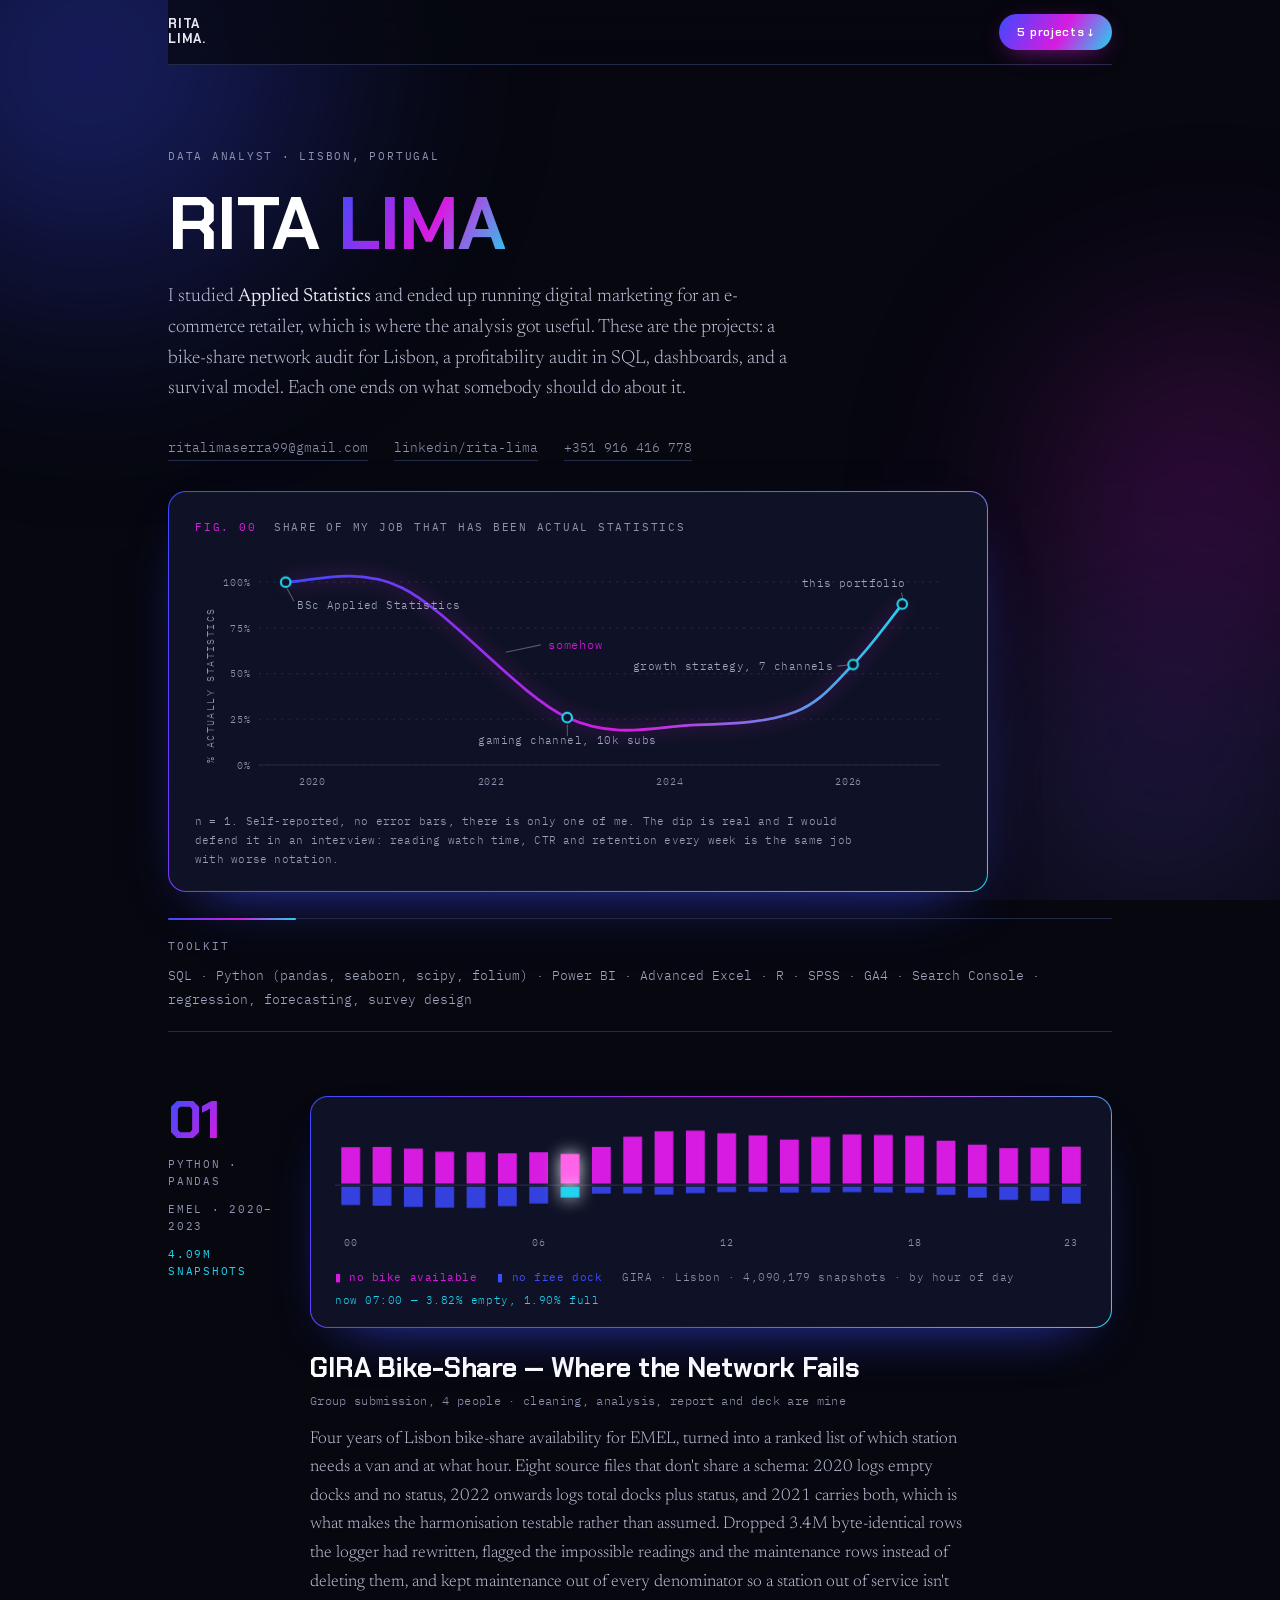
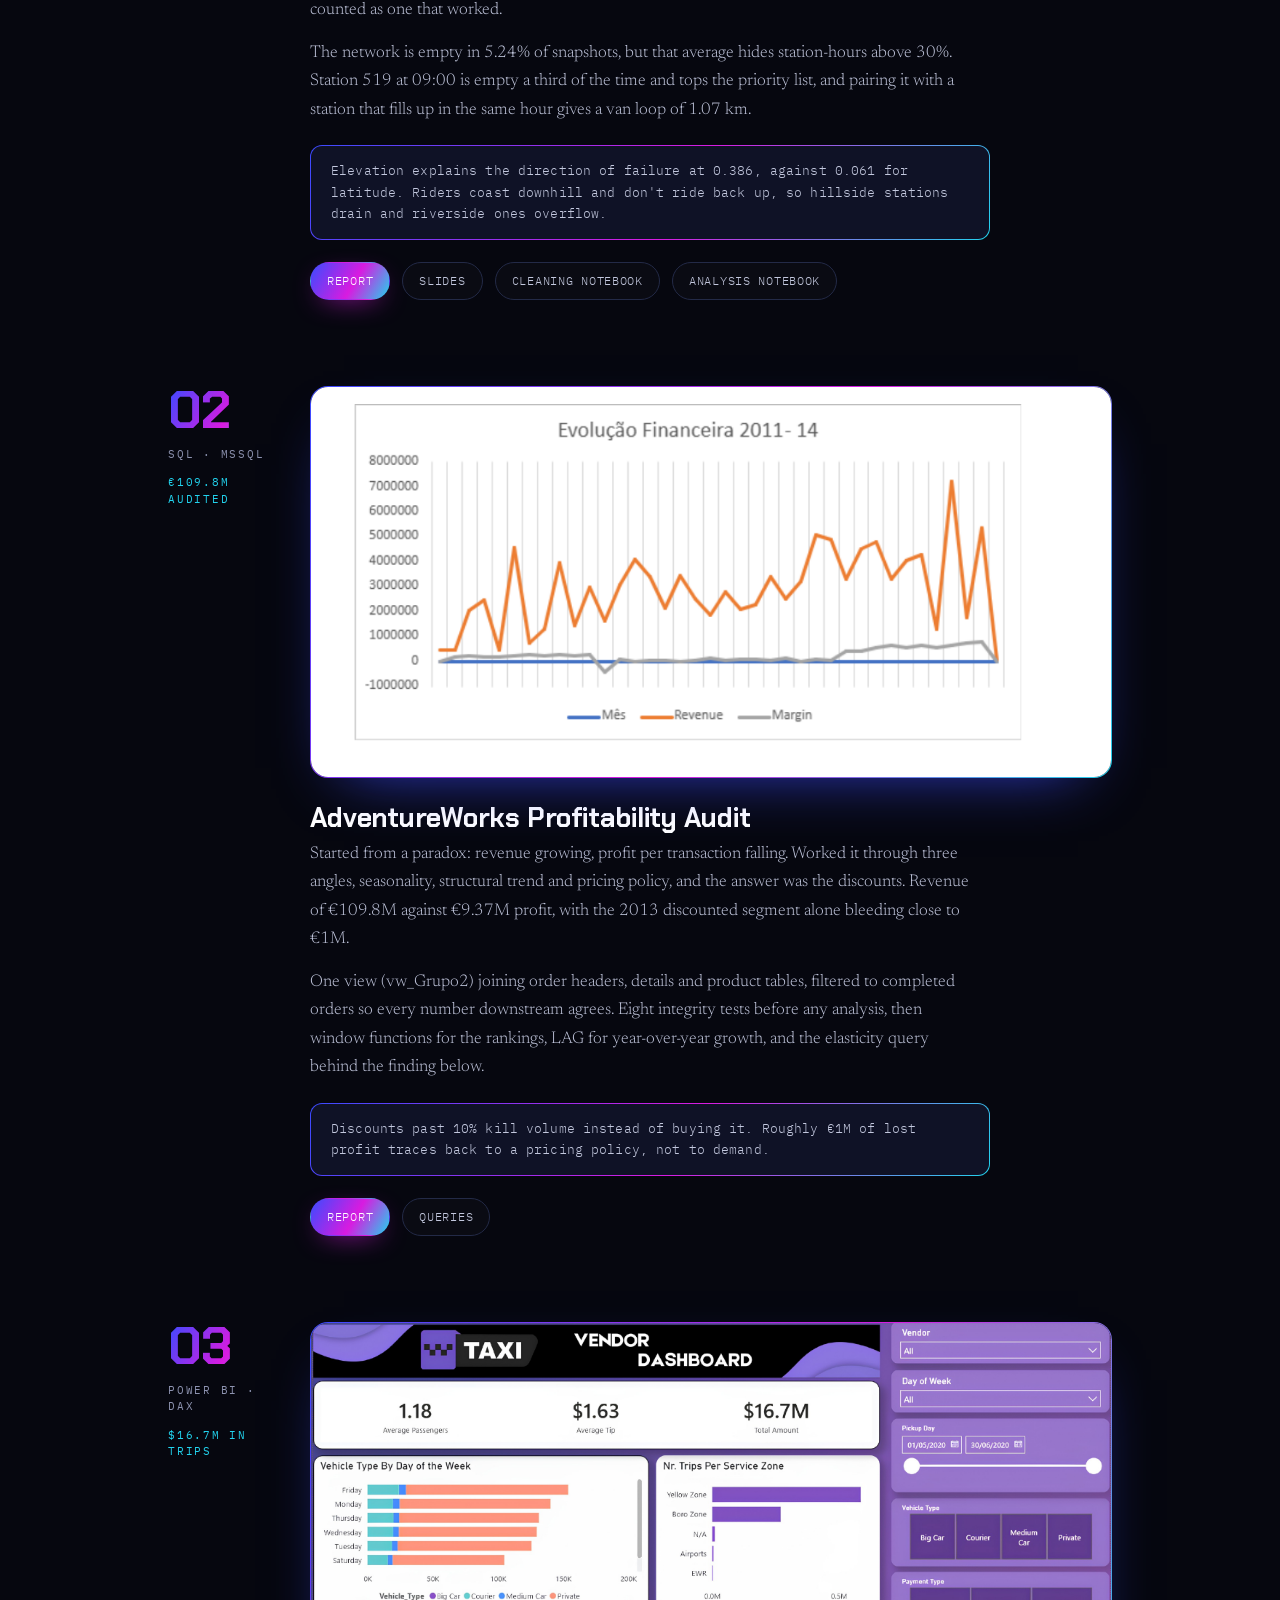
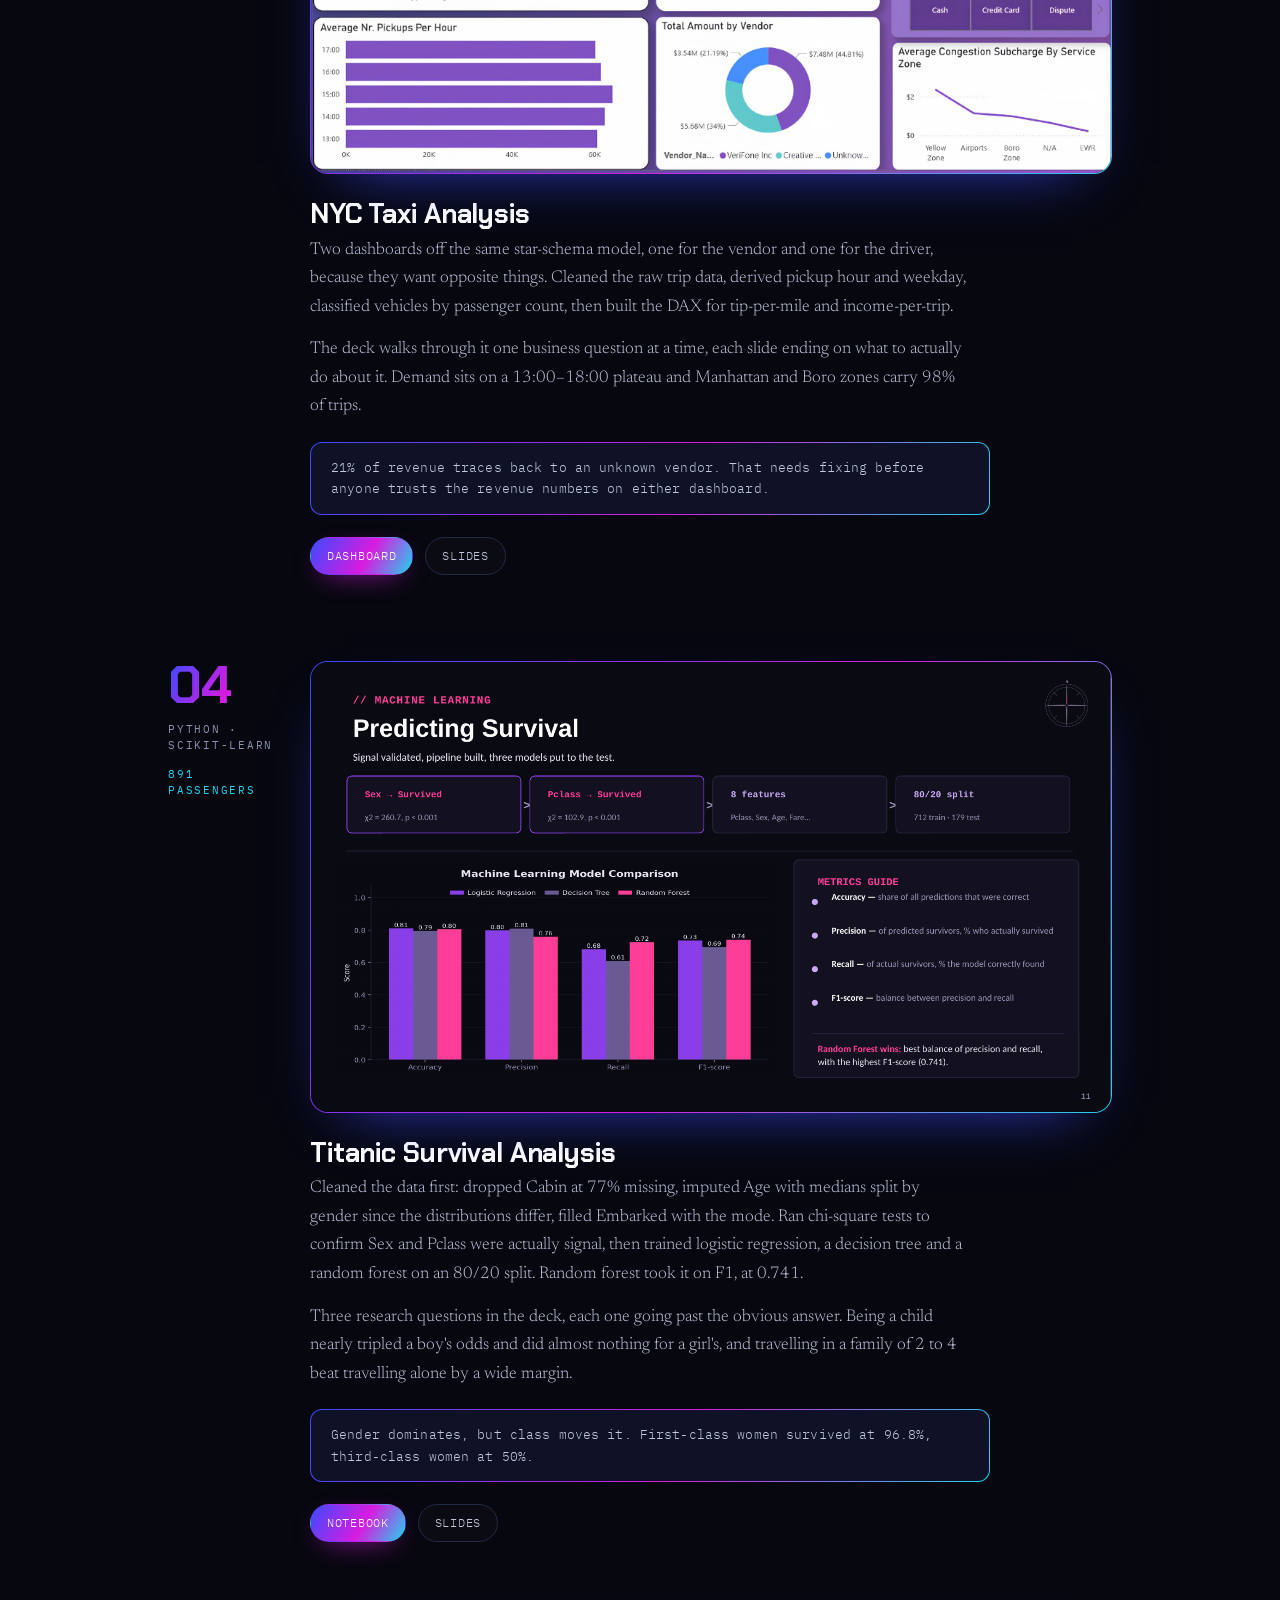
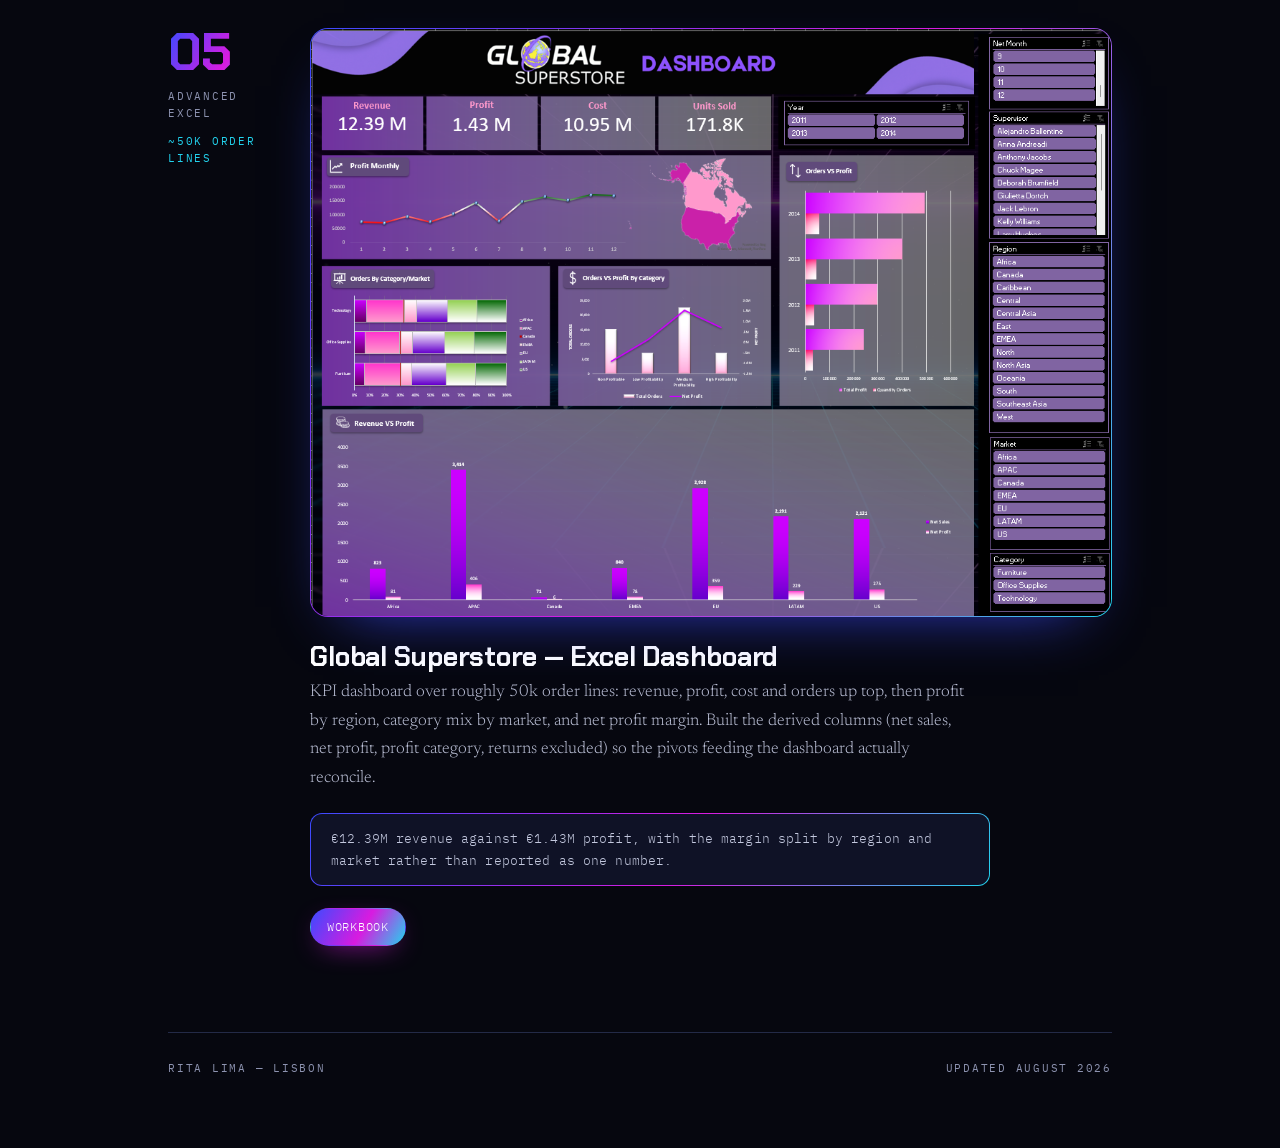
==== commit 4feadf08: "Add files via upload" ====
--- a/index.html
+++ b/index.html
@@ -3,152 +3,698 @@
 <head>
 <meta charset="UTF-8">
 <meta name="viewport" content="width=device-width, initial-scale=1.0">
-<title>Rita Lima — Data & Marketing Portfolio</title>
-<meta name="description" content="Data analytics portfolio — SQL, Power BI, Python, and Excel projects, from profitability audits to ML models.">
-<meta property="og:title" content="Rita Lima — Data & Marketing Portfolio">
-<meta property="og:description" content="SQL, Power BI, Python, and Excel projects — profitability audits, dashboards, and ML models.">
+<title>Rita Lima — Data Analyst</title>
+<meta name="description" content="Data analytics portfolio — SQL, Python, Power BI and Excel projects, from a Lisbon bike-share failure analysis to a profitability audit.">
+<meta property="og:title" content="Rita Lima — Data Analyst">
+<meta property="og:description" content="SQL, Python, Power BI and Excel projects — failure analysis, profitability audits, dashboards.">
 <meta property="og:type" content="website">
 <meta property="og:url" content="https://typicalritacyber.github.io/Data-Analyst-Portfolio/">
-<meta property="og:image" content="https://typicalritacyber.github.io/Data-Analyst-Portfolio/images/powerbi-dashboard.png">
+<meta property="og:image" content="https://typicalritacyber.github.io/Data-Analyst-Portfolio/images/gira-map.png">
 <meta name="twitter:card" content="summary_large_image">
 <link rel="preconnect" href="https://fonts.googleapis.com">
 <link rel="preconnect" href="https://fonts.gstatic.com" crossorigin>
-<link href="https://fonts.googleapis.com/css2?family=Chakra+Petch:wght@400;500;600;700&family=JetBrains+Mono:wght@400;500;700&display=swap" rel="stylesheet">
-<link rel="stylesheet" href="styles.css">
+<link href="https://fonts.googleapis.com/css2?family=Chakra+Petch:wght@500;600;700&family=IBM+Plex+Mono:wght@400;500&family=Newsreader:opsz,wght@6..72,300;6..72,400;6..72,500&display=swap" rel="stylesheet">
+<style>
+  :root{
+    --ink:#06070F;
+    --ink-2:#0D1020;
+    --panel:#0F1226;
+    --rule:#232A47;
+    --text:#E6E8F2;
+    --muted:#8D93B0;
+
+    --blue:#3B4BFF;
+    --accent:#D81BE0;
+    --accent-2:#7C5CFF;
+    --cyan:#22D3EE;
+    --grad:linear-gradient(120deg, var(--blue) 0%, var(--accent) 55%, var(--cyan) 100%);
+
+    --display:'Chakra Petch', system-ui, sans-serif;
+    --body:'Newsreader', Georgia, serif;
+    --mono:'IBM Plex Mono', ui-monospace, monospace;
+
+    --wrap:1000px;
+    --rail:112px;
+    --r:18px;
+  }
+
+  *{box-sizing:border-box;}
+  html{scroll-behavior:smooth;}
+  body{
+    margin:0;
+    background:var(--ink);
+    color:var(--text);
+    font-family:var(--body);
+    font-size:17px;
+    line-height:1.68;
+    font-weight:300;
+    -webkit-font-smoothing:antialiased;
+    overflow-x:hidden;
+  }
+
+  /* aurora field */
+  .aurora{position:fixed; inset:0; z-index:0; pointer-events:none; overflow:hidden;}
+  .aurora i{
+    position:absolute;
+    display:block;
+    border-radius:50%;
+    filter:blur(90px);
+    opacity:0.5;
+  }
+  .a1{width:620px; height:620px; top:-190px; left:-160px;
+      background:radial-gradient(circle at 40% 40%, rgba(59,75,255,0.85), transparent 68%);}
+  .a2{width:540px; height:540px; top:220px; right:-200px;
+      background:radial-gradient(circle at 50% 50%, rgba(216,27,224,0.55), transparent 68%);}
+  .a3{width:600px; height:600px; top:1500px; left:-220px;
+      background:radial-gradient(circle at 50% 50%, rgba(34,211,238,0.30), transparent 68%);}
+  .a4{width:560px; height:560px; bottom:-160px; right:-160px;
+      background:radial-gradient(circle at 50% 50%, rgba(124,92,255,0.45), transparent 68%);}
+
+  .wrap{max-width:var(--wrap); margin:0 auto; padding:0 28px; position:relative; z-index:1;}
+  a{color:inherit;}
+  ::selection{background:rgba(216,27,224,0.35);}
+
+  .label{
+    font-family:var(--mono);
+    font-size:11px;
+    font-weight:400;
+    letter-spacing:0.16em;
+    text-transform:uppercase;
+    color:var(--muted);
+  }
+
+  /* ---------- top bar ---------- */
+  .topbar{
+    position:sticky; top:0; z-index:20;
+    display:flex; align-items:center; justify-content:space-between;
+    gap:16px;
+    padding:14px 0;
+    margin-bottom:8px;
+    background:rgba(6,7,15,0.72);
+    backdrop-filter:blur(14px);
+    -webkit-backdrop-filter:blur(14px);
+    border-bottom:1px solid var(--rule);
+  }
+  .brand{
+    font-family:var(--display);
+    font-weight:700;
+    font-size:13px;
+    line-height:1.15;
+    letter-spacing:0.06em;
+    text-transform:uppercase;
+    color:var(--text);
+  }
+  .pill{
+    font-family:var(--display);
+    font-weight:600;
+    font-size:12px;
+    letter-spacing:0.06em;
+    padding:8px 18px;
+    border-radius:999px;
+    background:var(--grad);
+    color:#fff;
+    text-decoration:none;
+    white-space:nowrap;
+    box-shadow:0 6px 26px -10px rgba(216,27,224,0.9);
+  }
+
+  /* ---------- masthead ---------- */
+  header{padding:74px 0 0;}
+  header > .label{display:block; margin-bottom:22px;}
+  h1{
+    font-family:var(--display);
+    font-weight:700;
+    text-transform:uppercase;
+    font-size:clamp(44px, 8vw, 74px);
+    line-height:0.98;
+    letter-spacing:-0.01em;
+    margin:0 0 22px;
+    color:#FFFFFF;
+  }
+  h1 .glow{
+    background:var(--grad);
+    -webkit-background-clip:text;
+    background-clip:text;
+    color:transparent;
+  }
+  .lede{
+    max-width:620px;
+    margin:0 0 32px;
+    font-size:19px;
+    line-height:1.62;
+    color:#BFC4DA;
+  }
+  .lede em{color:var(--text); font-style:normal; font-weight:400;}
+  .contact{
+    display:flex; flex-wrap:wrap; gap:10px 26px;
+    font-family:var(--mono); font-size:12.5px;
+    padding-bottom:30px;
+  }
+  .contact a{
+    color:var(--muted);
+    text-decoration:none;
+    border-bottom:1px solid var(--rule);
+    padding-bottom:2px;
+    transition:color .18s ease, border-color .18s ease;
+  }
+  .contact a:hover, .contact a:focus-visible{color:var(--cyan); border-color:var(--cyan);}
+
+  /* ---------- glow panel ---------- */
+  .panel{
+    position:relative;
+    border-radius:var(--r);
+    background:
+      linear-gradient(var(--panel), var(--panel)) padding-box,
+      var(--grad) border-box;
+    border:1.5px solid transparent;
+    box-shadow:0 24px 60px -34px rgba(59,75,255,0.9), 0 0 0 1px rgba(255,255,255,0.02) inset;
+  }
+
+  /* ---------- opening chart ---------- */
+  .opener{
+    margin:0 0 8px;
+    padding:26px 26px 22px;
+    max-width:820px;
+  }
+  .opener svg{width:100%; height:auto; display:block; overflow:visible;}
+  .opener .grid{stroke:rgba(255,255,255,0.09); stroke-width:1; stroke-dasharray:2 5;}
+  .opener .axis{stroke:var(--rule); stroke-width:1; stroke-dasharray:none;}
+  .opener .ax{font-family:var(--mono); font-size:9.5px; fill:var(--muted); letter-spacing:0.08em;}
+  .opener .trend{
+    fill:none; stroke:url(#ramp); stroke-width:2.6;
+    stroke-linecap:round; stroke-linejoin:round;
+    stroke-dasharray:1400; stroke-dashoffset:1400;
+    animation:draw 2.1s cubic-bezier(.35,.6,.25,1) .3s forwards;
+    filter:drop-shadow(0 0 8px rgba(216,27,224,0.55));
+  }
+  .opener .pt{fill:var(--panel); stroke:var(--cyan); stroke-width:2; opacity:0; animation:pop .4s ease var(--d) forwards;}
+  .opener .note{font-family:var(--mono); font-size:10px; fill:#A2A8C4; letter-spacing:0.04em;}
+  .opener .quip{font-family:var(--mono); font-size:11.5px; fill:var(--accent); letter-spacing:0.06em;}
+  .opener .lead{stroke:var(--muted); stroke-width:1; opacity:0.55;}
+  .opener .ylab{font-family:var(--mono); font-size:9.5px; fill:var(--muted); letter-spacing:0.14em; text-transform:uppercase;}
+  .opener-foot{
+    padding-top:14px; margin:0;
+    font-family:var(--mono); font-size:11px; line-height:1.75;
+    color:#9AA0BC; letter-spacing:0.02em;
+    max-width:660px;
+  }
+  @keyframes draw{to{stroke-dashoffset:0;}}
+  @keyframes pop{to{opacity:1;}}
+
+  /* ---------- toolkit ---------- */
+  .toolkit{
+    position:relative;
+    margin:26px 0 0;
+    padding:18px 0 20px;
+    border-top:1px solid var(--rule);
+    border-bottom:1px solid var(--rule);
+    display:flex; flex-wrap:wrap; gap:8px 22px; align-items:baseline;
+  }
+  .toolkit::before{
+    content:""; position:absolute; top:-1px; left:0;
+    width:128px; height:2px; border-radius:2px;
+    background:var(--grad);
+  }
+  .toolkit .label{flex:0 0 auto;}
+  .toolkit p{
+    margin:0;
+    font-family:var(--mono); font-size:12.5px; line-height:1.9;
+    color:#A2A8C4;
+  }
+
+  /* ---------- figures ---------- */
+  main{padding:64px 0 0;}
+  .fig{
+    margin:0 0 86px;
+    display:grid;
+    grid-template-columns:var(--rail) 1fr;
+    gap:0 30px;
+    align-items:start;
+  }
+  .rail{padding-top:2px;}
+  .rail-num{
+    display:block;
+    font-family:var(--display);
+    font-weight:700;
+    font-size:52px;
+    line-height:0.88;
+    letter-spacing:-0.02em;
+    background:var(--grad);
+    -webkit-background-clip:text;
+    background-clip:text;
+    color:transparent;
+  }
+  .rail .label{display:block; margin-top:12px; line-height:1.5;}
+  .rail .stat{color:var(--cyan);}
+  .fig-body{min-width:0;}
+
+  .frame{
+    display:block;
+    overflow:hidden;
+    line-height:0;
+    transition:box-shadow .3s ease, transform .3s ease;
+  }
+  .frame img{
+    width:100%; height:auto; display:block;
+    border-radius:calc(var(--r) - 4px);
+    transition:transform .5s ease;
+  }
+  a.frame:hover, a.frame:focus-visible{
+    transform:translateY(-2px);
+    box-shadow:0 30px 70px -30px rgba(216,27,224,0.75);
+  }
+  a.frame:hover img{transform:scale(1.014);}
+  .frame-missing{
+    display:none;
+    font-family:var(--mono); font-size:12px; color:var(--muted);
+    line-height:1.6; padding:44px 22px; text-align:center;
+  }
+  .ribbon-frame{padding:26px 24px 18px; line-height:1.55;}
+  .ribbon-frame svg{width:100%; height:auto; display:block; overflow:visible;}
+
+  .caption{padding:24px 0 0;}
+  h2{
+    font-family:var(--display);
+    font-weight:700;
+    font-size:27px;
+    line-height:1.2;
+    letter-spacing:-0.005em;
+    margin:0 0 6px;
+    color:#FFFFFF;
+  }
+  .credit{
+    font-family:var(--mono); font-size:11.5px; letter-spacing:0.03em;
+    color:var(--muted); margin:0 0 16px;
+  }
+  .caption p.body{margin:0 0 14px; max-width:660px; color:#BFC4DA;}
+  .caption p.body:last-of-type{margin-bottom:0;}
+
+  .finding{
+    margin:20px 0 0;
+    padding:14px 18px 14px 20px;
+    border-radius:12px;
+    background:
+      linear-gradient(var(--panel), var(--panel)) padding-box,
+      var(--grad) border-box;
+    border:1px solid transparent;
+    font-family:var(--mono); font-size:12.5px; line-height:1.72;
+    letter-spacing:0.01em; color:#C3C8DE;
+    max-width:680px;
+  }
+
+  .links{
+    margin-top:22px;
+    display:flex; flex-wrap:wrap; gap:10px 12px; align-items:center;
+  }
+  .links a{
+    font-family:var(--mono); font-size:12px; letter-spacing:0.06em;
+    text-transform:uppercase;
+    color:#C3C8DE;
+    text-decoration:none;
+    padding:8px 16px;
+    border-radius:999px;
+    border:1px solid var(--rule);
+    background:rgba(255,255,255,0.02);
+    transition:color .18s ease, border-color .18s ease, background .18s ease;
+  }
+  .links a:hover, .links a:focus-visible{
+    color:#fff; border-color:transparent; background:var(--grad);
+  }
+  .links a.primary{
+    background:var(--grad); color:#fff; border-color:transparent;
+    box-shadow:0 8px 28px -12px rgba(216,27,224,0.95);
+  }
+
+  /* ---------- ribbon ---------- */
+  .bar{transform-origin:center 58px;}
+  .bar.up{fill:var(--accent);}
+  .bar.down{fill:var(--blue); opacity:0.85; transform-origin:center 61px;}
+  .bar.now{filter:drop-shadow(0 0 8px currentColor);}
+  .bar.up.now{fill:#FF63E8;}
+  .bar.down.now{fill:var(--cyan); opacity:1;}
+  .axis{stroke:var(--rule); stroke-width:1;}
+  .tick{font-family:var(--mono); font-size:9.5px; fill:var(--muted); letter-spacing:0.1em;}
+  .ribbon-key{
+    display:flex; flex-wrap:wrap; gap:6px 20px;
+    padding-top:14px;
+    font-family:var(--mono); font-size:11px; letter-spacing:0.05em; color:var(--muted);
+  }
+  .ribbon-key b{font-weight:400;}
+  .key-e{color:var(--accent);}
+  .key-f{color:var(--blue);}
+  .ribbon-now{color:var(--cyan);}
+
+  /* ---------- footer ---------- */
+  footer{
+    border-top:1px solid var(--rule);
+    margin-top:20px;
+    padding:26px 0 70px;
+    display:flex; justify-content:space-between; flex-wrap:wrap; gap:10px;
+    position:relative; z-index:1;
+  }
+
+  a:focus-visible, .frame:focus-visible{outline:2px solid var(--cyan); outline-offset:3px;}
+
+  /* ---------- motion ---------- */
+  .fig{opacity:0; transform:translateY(14px);}
+  .fig.in{opacity:1; transform:none; transition:opacity .6s ease, transform .6s ease;}
+  .bar{transform:scaleY(0); animation:grow .55s cubic-bezier(.2,.7,.3,1) forwards; animation-delay:var(--d);}
+  @keyframes grow{to{transform:scaleY(1);}}
+  @media (prefers-reduced-motion: reduce){
+    html{scroll-behavior:auto;}
+    .fig{opacity:1; transform:none;}
+    .frame img, a.frame{transition:none;}
+    a.frame:hover img{transform:none;}
+    .bar{transform:none; animation:none;}
+    .opener .trend{stroke-dasharray:none; stroke-dashoffset:0; animation:none;}
+    .opener .pt{opacity:1; animation:none;}
+  }
+
+  @media (max-width:760px){
+    .fig{grid-template-columns:1fr; gap:0;}
+    .rail{display:flex; flex-wrap:wrap; align-items:baseline; gap:6px 16px; padding-bottom:14px;}
+    .rail-num{font-size:34px;}
+    .rail .label{margin-top:0;}
+    .aurora i{filter:blur(70px); opacity:0.42;}
+  }
+  @media (max-width:640px){
+    body{font-size:16px;}
+    header{padding-top:44px;}
+    .lede{font-size:17.5px;}
+    .fig{margin-bottom:62px;}
+    h2{font-size:23px;}
+    .opener{padding:20px 16px 18px;}
+    .ribbon-frame{padding:20px 14px 14px;}
+  }
+</style>
 </head>
 <body>
 
-<header>
-  <div class="term">
-    <div class="term-bar">
-      <div class="dot r"></div><div class="dot y"></div><div class="dot g"></div>
-      <span class="path">rita@lisbon:~/portfolio</span>
+<div class="aurora" aria-hidden="true"><i class="a1"></i><i class="a2"></i><i class="a3"></i><i class="a4"></i></div>
+
+<div class="wrap">
+
+  <div class="topbar">
+    <span class="brand">Rita<br>Lima.</span>
+    <a class="pill" href="#fig01">5 projects ↓</a>
+  </div>
+
+  <header>
+    <span class="label">Data analyst · Lisbon, Portugal</span>
+    <h1>Rita <span class="glow">Lima</span></h1>
+    <p class="lede">I studied <em>Applied Statistics</em> and ended up running digital marketing for an e-commerce retailer, which is where the analysis got useful. These are the projects: a bike-share network audit for Lisbon, a profitability audit in SQL, dashboards, and a survival model. Each one ends on what somebody should do about it.</p>
+    <div class="contact">
+      <a href="mailto:ritalimaserra99@gmail.com">ritalimaserra99@gmail.com</a>
+      <a href="https://linkedin.com/in/rita-lima-22861b321" target="_blank" rel="noopener">linkedin/rita-lima</a>
+      <a href="tel:+351916416778">+351 916 416 778</a>
     </div>
-    <div class="term-body">
-      <div><span class="prompt">$</span> <span class="cmd typed" id="typeline" data-type="./load_projects.sh --all"></span></div>
-      <h1>Rita <span class="accent">Lima</span></h1>
-      <div class="role">Digital Marketing × Data Analytics</div>
-      <p class="bio">Studied <b>Applied Statistics</b>, ended up running digital marketing for an e-commerce client. SEO, CRO, email, PPC — tracked through GA4 and Search Console. Data's the throughline. These are projects from my <b>AI Data Analyst</b> certificate: SQL, Power BI, Python, Excel, and the decks that presented them.</p>
-      <div class="contact-row">
-        <a href="mailto:ritalimaserra99@gmail.com">ritalimaserra99@gmail.com</a>
-        <a href="https://linkedin.com/in/rita-lima-22861b321" target="_blank" rel="noopener">linkedin/rita-lima</a>
-        <a href="tel:+351916416778">+351 916 416 778</a>
-      </div>
+  </header>
+
+
+
+  <figure class="opener panel">
+    <figcaption class="label" style="display:block;margin-bottom:10px;">
+      <span style="color:var(--accent)">Fig. 00</span> &nbsp;Share of my job that has been actual statistics
+    </figcaption>
+    <svg viewBox="0 0 720 236" xmlns="http://www.w3.org/2000/svg" role="img"
+         aria-label="A line chart of how much of Rita's work has been statistics: 100% during the degree, dropping sharply during the gaming channel years, climbing back through marketing analytics to today.">
+      <defs>
+        <linearGradient id="ramp" x1="0" y1="0" x2="1" y2="0">
+          <stop offset="0%" stop-color="#3B4BFF"/>
+          <stop offset="55%" stop-color="#D81BE0"/>
+          <stop offset="100%" stop-color="#22D3EE"/>
+        </linearGradient>
+      </defs>
+      <text class="ylab" transform="rotate(-90 18 130)" x="18" y="130" text-anchor="middle">% actually statistics</text>
+      <line class="grid" x1="60" y1="205.0" x2="700" y2="205.0"/>
+      <text class="ax" x="52" y="208.5" text-anchor="end">0%</text>
+      <line class="grid" x1="60" y1="162.0" x2="700" y2="162.0"/>
+      <text class="ax" x="52" y="165.5" text-anchor="end">25%</text>
+      <line class="grid" x1="60" y1="119.0" x2="700" y2="119.0"/>
+      <text class="ax" x="52" y="122.5" text-anchor="end">50%</text>
+      <line class="grid" x1="60" y1="76.0" x2="700" y2="76.0"/>
+      <text class="ax" x="52" y="79.5" text-anchor="end">75%</text>
+      <line class="grid" x1="60" y1="33.0" x2="700" y2="33.0"/>
+      <text class="ax" x="52" y="36.5" text-anchor="end">100%</text>
+      <text class="ax" x="110.4" y="224" text-anchor="middle">2020</text>
+      <text class="ax" x="278.4" y="224" text-anchor="middle">2022</text>
+      <text class="ax" x="446.4" y="224" text-anchor="middle">2024</text>
+      <text class="ax" x="614.4" y="224" text-anchor="middle">2026</text>
+      <line class="axis" x1="60" y1="205.0" x2="700" y2="205.0"/>
+      <path class="trend" d="M 85.2 33.0 C 103.4 33.9, 150.3 16.9, 194.4 38.2 C 238.5 59.4, 303.6 138.8, 349.8 160.3 C 396.0 181.8, 435.9 168.0, 471.6 167.2 C 507.3 166.3, 539.5 164.6, 564.0 155.1 C 588.5 145.7, 601.8 127.3, 618.6 110.4 C 635.4 93.5, 657.1 63.1, 664.8 53.6"/>
+      <circle class="pt" cx="85.2" cy="33.0" r="4.5" style="--d:0.90s"/>
+      <line class="lead" x1="93" y1="51" x2="86.5" y2="39"/>
+      <text class="note" x="96" y="58" text-anchor="start">BSc Applied Statistics</text>
+      <circle class="pt" cx="349.8" cy="160.3" r="4.5" style="--d:1.02s"/>
+      <line class="lead" x1="350" y1="178" x2="350" y2="167"/>
+      <text class="note" x="350" y="185" text-anchor="middle">gaming channel, 10k subs</text>
+      <circle class="pt" cx="618.6" cy="110.4" r="4.5" style="--d:1.20s"/>
+      <line class="lead" x1="604" y1="112" x2="614" y2="111"/>
+      <text class="note" x="600" y="116" text-anchor="end">growth strategy, 7 channels</text>
+      <circle class="pt" cx="664.8" cy="53.6" r="4.5" style="--d:1.26s"/>
+      <line class="lead" x1="664" y1="43" x2="665.5" y2="49"/>
+      <text class="note" x="668" y="38" text-anchor="end">this portfolio</text>
+      <line class="lead" x1="325" y1="92" x2="292" y2="99"/>
+      <text class="quip" x="332" y="96">somehow</text>
+    </svg>
+    <p class="opener-foot">n = 1. Self-reported, no error bars, there is only one of me. The dip is real and I would defend it in an interview: reading watch time, CTR and retention every week is the same job with worse notation.</p>
+  </figure>
+
+
+  <div class="toolkit">
+    <span class="label">Toolkit</span>
+    <p>SQL · Python (pandas, seaborn, scipy, folium) · Power BI · Advanced Excel · R · SPSS · GA4 · Search Console · regression, forecasting, survey design</p>
+  </div>
+
+  <main>
+
+    <!-- FIG 01 · GIRA -->
+    <article class="fig">
+      <div class="rail">
+        <span class="rail-num">01</span>
+        <span class="label">Python · pandas</span>
+        <span class="label">EMEL · 2020–2023</span>
+        <span class="label stat">4.09M snapshots</span>
+      </div>
+      <div class="fig-body">
+      <div class="frame ribbon-frame panel" id="fig01">
+        <svg viewBox="0 0 720 126" xmlns="http://www.w3.org/2000/svg" role="img"
+         aria-label="Failure rate of the Lisbon GIRA bike network by hour of day: stations run empty by day and fill up overnight.">
+      <line class="axis" x1="0" y1="59.5" x2="720" y2="59.5"/>
+      <rect class="bar up" data-h="0" x="6" y="23.2" width="18" height="34.8" style="--d:0.000s"/>
+        <rect class="bar down" data-h="0" x="6" y="61" width="18" height="17.5" style="--d:0.000s"/>
+        <rect class="bar up" data-h="1" x="36" y="22.9" width="18" height="35.1" style="--d:0.022s"/>
+        <rect class="bar down" data-h="1" x="36" y="61" width="18" height="18.2" style="--d:0.022s"/>
+        <rect class="bar up" data-h="2" x="66" y="24.5" width="18" height="33.5" style="--d:0.044s"/>
+        <rect class="bar down" data-h="2" x="66" y="61" width="18" height="19.3" style="--d:0.044s"/>
+        <rect class="bar up" data-h="3" x="96" y="27.5" width="18" height="30.5" style="--d:0.066s"/>
+        <rect class="bar down" data-h="3" x="96" y="61" width="18" height="20.0" style="--d:0.066s"/>
+        <rect class="bar up" data-h="4" x="126" y="27.8" width="18" height="30.2" style="--d:0.088s"/>
+        <rect class="bar down" data-h="4" x="126" y="61" width="18" height="20.3" style="--d:0.088s"/>
+        <rect class="bar up" data-h="5" x="156" y="29.0" width="18" height="29.0" style="--d:0.110s"/>
+        <rect class="bar down" data-h="5" x="156" y="61" width="18" height="18.6" style="--d:0.110s"/>
+        <rect class="bar up" data-h="6" x="186" y="28.0" width="18" height="30.0" style="--d:0.132s"/>
+        <rect class="bar down" data-h="6" x="186" y="61" width="18" height="16.1" style="--d:0.132s"/>
+        <rect class="bar up" data-h="7" x="216" y="29.6" width="18" height="28.4" style="--d:0.154s"/>
+        <rect class="bar down" data-h="7" x="216" y="61" width="18" height="10.3" style="--d:0.154s"/>
+        <rect class="bar up" data-h="8" x="246" y="22.9" width="18" height="35.1" style="--d:0.176s"/>
+        <rect class="bar down" data-h="8" x="246" y="61" width="18" height="6.6" style="--d:0.176s"/>
+        <rect class="bar up" data-h="9" x="276" y="13.1" width="18" height="44.9" style="--d:0.198s"/>
+        <rect class="bar down" data-h="9" x="276" y="61" width="18" height="6.4" style="--d:0.198s"/>
+        <rect class="bar up" data-h="10" x="306" y="7.9" width="18" height="50.1" style="--d:0.220s"/>
+        <rect class="bar down" data-h="10" x="306" y="61" width="18" height="7.5" style="--d:0.220s"/>
+        <rect class="bar up" data-h="11" x="336" y="7.3" width="18" height="50.7" style="--d:0.242s"/>
+        <rect class="bar down" data-h="11" x="336" y="61" width="18" height="6.1" style="--d:0.242s"/>
+        <rect class="bar up" data-h="12" x="366" y="9.8" width="18" height="48.2" style="--d:0.264s"/>
+        <rect class="bar down" data-h="12" x="366" y="61" width="18" height="5.1" style="--d:0.264s"/>
+        <rect class="bar up" data-h="13" x="396" y="11.9" width="18" height="46.1" style="--d:0.286s"/>
+        <rect class="bar down" data-h="13" x="396" y="61" width="18" height="4.9" style="--d:0.286s"/>
+        <rect class="bar up" data-h="14" x="426" y="15.9" width="18" height="42.1" style="--d:0.308s"/>
+        <rect class="bar down" data-h="14" x="426" y="61" width="18" height="5.6" style="--d:0.308s"/>
+        <rect class="bar up" data-h="15" x="456" y="13.3" width="18" height="44.7" style="--d:0.330s"/>
+        <rect class="bar down" data-h="15" x="456" y="61" width="18" height="5.5" style="--d:0.330s"/>
+        <rect class="bar up" data-h="16" x="486" y="10.9" width="18" height="47.1" style="--d:0.352s"/>
+        <rect class="bar down" data-h="16" x="486" y="61" width="18" height="5.2" style="--d:0.352s"/>
+        <rect class="bar up" data-h="17" x="516" y="11.5" width="18" height="46.5" style="--d:0.374s"/>
+        <rect class="bar down" data-h="17" x="516" y="61" width="18" height="5.5" style="--d:0.374s"/>
+        <rect class="bar up" data-h="18" x="546" y="12.2" width="18" height="45.8" style="--d:0.396s"/>
+        <rect class="bar down" data-h="18" x="546" y="61" width="18" height="5.9" style="--d:0.396s"/>
+        <rect class="bar up" data-h="19" x="576" y="17.0" width="18" height="41.0" style="--d:0.418s"/>
+        <rect class="bar down" data-h="19" x="576" y="61" width="18" height="7.8" style="--d:0.418s"/>
+        <rect class="bar up" data-h="20" x="606" y="20.7" width="18" height="37.3" style="--d:0.440s"/>
+        <rect class="bar down" data-h="20" x="606" y="61" width="18" height="10.5" style="--d:0.440s"/>
+        <rect class="bar up" data-h="21" x="636" y="24.1" width="18" height="33.9" style="--d:0.462s"/>
+        <rect class="bar down" data-h="21" x="636" y="61" width="18" height="12.6" style="--d:0.462s"/>
+        <rect class="bar up" data-h="22" x="666" y="23.6" width="18" height="34.4" style="--d:0.484s"/>
+        <rect class="bar down" data-h="22" x="666" y="61" width="18" height="13.4" style="--d:0.484s"/>
+        <rect class="bar up" data-h="23" x="696" y="22.6" width="18" height="35.4" style="--d:0.506s"/>
+        <rect class="bar down" data-h="23" x="696" y="61" width="18" height="16.2" style="--d:0.506s"/>
+        <text class="tick" x="15.0" y="118" text-anchor="middle">00</text>
+        <text class="tick" x="195.0" y="118" text-anchor="middle">06</text>
+        <text class="tick" x="375.0" y="118" text-anchor="middle">12</text>
+        <text class="tick" x="555.0" y="118" text-anchor="middle">18</text>
+        <text class="tick" x="705.0" y="118" text-anchor="middle">23</text>
+    </svg>
+        <div class="ribbon-key">
+      <span class="key-e">▮ <b>no bike available</b></span>
+      <span class="key-f">▮ <b>no free dock</b></span>
+      <span>GIRA · Lisbon · 4,090,179 snapshots · by hour of day</span>
+      <span class="ribbon-now" id="nowline"></span>
     </div>
-  </div>
-</header>
-
-<div class="skills">
-  <span class="chip">SQL</span>
-  <span class="chip">Python · Pandas · scikit-learn</span>
-  <span class="chip">Power BI · DAX</span>
-  <span class="chip">Advanced Excel</span>
-  <span class="chip">GA4 · Search Console</span>
-  <span class="chip">R · SPSS</span>
-  <span class="chip">Regression · Forecasting</span>
-  <span class="chip">KPI Tracking</span>
+      </div>
+      <div class="caption">
+        <h2>GIRA Bike-Share — Where the Network Fails</h2>
+        <p class="credit">Group submission, 4 people · cleaning, analysis, report and deck are mine</p>
+        <p class="body">Four years of Lisbon bike-share availability for EMEL, turned into a ranked list of which station needs a van and at what hour. Eight source files that don't share a schema: 2020 logs empty docks and no status, 2022 onwards logs total docks plus status, and 2021 carries both, which is what makes the harmonisation testable rather than assumed. Dropped 3.4M byte-identical rows the logger had rewritten, flagged the impossible readings and the maintenance rows instead of deleting them, and kept maintenance out of every denominator so a station out of service isn't counted as one that worked.</p>
+        <p class="body">The network is empty in 5.24% of snapshots, but that average hides station-hours above 30%. Station 519 at 09:00 is empty a third of the time and tops the priority list, and pairing it with a station that fills up in the same hour gives a van loop of 1.07 km.</p>
+        <p class="finding">Elevation explains the direction of failure at 0.386, against 0.061 for latitude. Riders coast downhill and don't ride back up, so hillside stations drain and riverside ones overflow.</p>
+        <div class="links">
+          <a class="primary" href="files/GIRA_Report.pdf" target="_blank" rel="noopener">Report</a>
+          <a href="files/GIRA_Presentation.pdf" target="_blank" rel="noopener">Slides</a>
+          <a href="files/GIRA_Cleaning_Notebook.html" target="_blank" rel="noopener">Cleaning notebook</a>
+          <a href="files/GIRA_Analysis_Notebook.html" target="_blank" rel="noopener">Analysis notebook</a>
+        </div>
+      </div>
+      </div>
+    </article>
+
+    <!-- FIG 02 · AdventureWorks -->
+    <article class="fig">
+      <div class="rail">
+        <span class="rail-num">02</span>
+        <span class="label">SQL · MSSQL</span>
+        <span class="label stat">€109.8M audited</span>
+      </div>
+      <div class="fig-body">
+      <a class="frame panel" href="files/Relatorio_SQL.pdf" target="_blank" rel="noopener">
+        <img src="images/sql-report.png" alt="AdventureWorks profitability report, revenue against margin"
+             onerror="this.style.display='none'; this.nextElementSibling.style.display='block';">
+        <span class="frame-missing">images/sql-report.png missing</span>
+      </a>
+      <div class="caption">
+        <h2>AdventureWorks Profitability Audit</h2>
+        <p class="body">Started from a paradox: revenue growing, profit per transaction falling. Worked it through three angles, seasonality, structural trend and pricing policy, and the answer was the discounts. Revenue of €109.8M against €9.37M profit, with the 2013 discounted segment alone bleeding close to €1M.</p>
+        <p class="body">One view (vw_Grupo2) joining order headers, details and product tables, filtered to completed orders so every number downstream agrees. Eight integrity tests before any analysis, then window functions for the rankings, LAG for year-over-year growth, and the elasticity query behind the finding below.</p>
+        <p class="finding">Discounts past 10% kill volume instead of buying it. Roughly €1M of lost profit traces back to a pricing policy, not to demand.</p>
+        <div class="links">
+          <a class="primary" href="files/Relatorio_SQL.pdf" target="_blank" rel="noopener">Report</a>
+          <a href="files/SQL_Code.html" target="_blank" rel="noopener">Queries</a>
+        </div>
+      </div>
+      </div>
+    </article>
+
+    <!-- FIG 03 · NYC Taxi -->
+    <article class="fig">
+      <div class="rail">
+        <span class="rail-num">03</span>
+        <span class="label">Power BI · DAX</span>
+        <span class="label stat">$16.7M in trips</span>
+      </div>
+      <div class="fig-body">
+      <a class="frame panel" href="https://drive.google.com/file/d/1uoMCAmpJsY3h5PRdraPvv8vYHne8JQq0/view?usp=sharing" target="_blank" rel="noopener">
+        <img src="images/powerbi-dashboard.png" alt="NYC taxi vendor dashboard built in Power BI"
+             onerror="this.style.display='none'; this.nextElementSibling.style.display='block';">
+        <span class="frame-missing">images/powerbi-dashboard.png missing</span>
+      </a>
+      <div class="caption">
+        <h2>NYC Taxi Analysis</h2>
+        <p class="body">Two dashboards off the same star-schema model, one for the vendor and one for the driver, because they want opposite things. Cleaned the raw trip data, derived pickup hour and weekday, classified vehicles by passenger count, then built the DAX for tip-per-mile and income-per-trip.</p>
+        <p class="body">The deck walks through it one business question at a time, each slide ending on what to actually do about it. Demand sits on a 13:00–18:00 plateau and Manhattan and Boro zones carry 98% of trips.</p>
+        <p class="finding">21% of revenue traces back to an unknown vendor. That needs fixing before anyone trusts the revenue numbers on either dashboard.</p>
+        <div class="links">
+          <a class="primary" href="https://drive.google.com/file/d/1uoMCAmpJsY3h5PRdraPvv8vYHne8JQq0/view?usp=sharing" target="_blank" rel="noopener">Dashboard</a>
+          <a href="files/PowerBI_Presentation.pdf" target="_blank" rel="noopener">Slides</a>
+        </div>
+      </div>
+      </div>
+    </article>
+
+    <!-- FIG 04 · Titanic -->
+    <article class="fig">
+      <div class="rail">
+        <span class="rail-num">04</span>
+        <span class="label">Python · scikit-learn</span>
+        <span class="label stat">891 passengers</span>
+      </div>
+      <div class="fig-body">
+      <a class="frame panel" href="files/Python_Code.html" target="_blank" rel="noopener">
+        <img src="images/python-code.png" alt="Model comparison: logistic regression, decision tree and random forest"
+             onerror="this.style.display='none'; this.nextElementSibling.style.display='block';">
+        <span class="frame-missing">images/python-code.png missing</span>
+      </a>
+      <div class="caption">
+        <h2>Titanic Survival Analysis</h2>
+        <p class="body">Cleaned the data first: dropped Cabin at 77% missing, imputed Age with medians split by gender since the distributions differ, filled Embarked with the mode. Ran chi-square tests to confirm Sex and Pclass were actually signal, then trained logistic regression, a decision tree and a random forest on an 80/20 split. Random forest took it on F1, at 0.741.</p>
+        <p class="body">Three research questions in the deck, each one going past the obvious answer. Being a child nearly tripled a boy's odds and did almost nothing for a girl's, and travelling in a family of 2 to 4 beat travelling alone by a wide margin.</p>
+        <p class="finding">Gender dominates, but class moves it. First-class women survived at 96.8%, third-class women at 50%.</p>
+        <div class="links">
+          <a class="primary" href="files/Python_Code.html" target="_blank" rel="noopener">Notebook</a>
+          <a href="files/Python_Presentation.pdf" target="_blank" rel="noopener">Slides</a>
+        </div>
+      </div>
+      </div>
+    </article>
+
+    <!-- FIG 05 · Global Superstore -->
+    <article class="fig">
+      <div class="rail">
+        <span class="rail-num">05</span>
+        <span class="label">Advanced Excel</span>
+        <span class="label stat">~50k order lines</span>
+      </div>
+      <div class="fig-body">
+      <a class="frame panel" href="https://1drv.ms/x/c/17d24fbe36d98457/IQAomcurJUvJTZbchob5Bzc6AZbg0e53NNSurEzn1WFcdcY?e=uPre2z" target="_blank" rel="noopener">
+        <img src="images/excel-dashboard.png" alt="Global Superstore KPI dashboard built in Excel"
+             onerror="this.style.display='none'; this.nextElementSibling.style.display='block';">
+        <span class="frame-missing">images/excel-dashboard.png missing — screenshot the Dashboard tab and save it here</span>
+      </a>
+      <div class="caption">
+        <h2>Global Superstore — Excel Dashboard</h2>
+        <p class="body">KPI dashboard over roughly 50k order lines: revenue, profit, cost and orders up top, then profit by region, category mix by market, and net profit margin. Built the derived columns (net sales, net profit, profit category, returns excluded) so the pivots feeding the dashboard actually reconcile.</p>
+        <p class="finding">€12.39M revenue against €1.43M profit, with the margin split by region and market rather than reported as one number.</p>
+        <div class="links">
+          <a class="primary" href="https://1drv.ms/x/c/17d24fbe36d98457/IQAomcurJUvJTZbchob5Bzc6AZbg0e53NNSurEzn1WFcdcY?e=uPre2z" target="_blank" rel="noopener">Workbook</a>
+        </div>
+      </div>
+      </div>
+    </article>
+
+  </main>
+
+  <footer>
+    <span class="label">Rita Lima — Lisbon</span>
+    <span class="label">Updated August 2026</span>
+  </footer>
+
 </div>
 
-<section class="projects" id="projects">
-  <div class="sec-head">
-    <h2>Projects</h2>
-    <span>4 records loaded</span>
-  </div>
-
-  <div class="grid">
-
-    <!-- AdventureWorks -->
-    <a class="card" href="adventureworks.html">
-      <div class="card-head">
-        <span class="rec">REC-01</span>
-        <span class="tool">SQL</span>
-      </div>
-      <div class="shot">
-        <img src="images/sql-report.png" alt="AdventureWorks profitability report, revenue vs margin chart"
-             onerror="this.style.display='none'; this.nextElementSibling.style.display='flex';">
-        <div class="shot-fallback">images/sql-report.png missing</div>
-      </div>
-      <div class="card-body">
-        <h3>AdventureWorks Profitability Audit</h3>
-        <p>Revenue growing, profit per transaction falling. Traced the paradox through seasonality, trend, and pricing, and the discounts were the answer. €109.8M revenue against €9.37M profit.</p>
-        <div class="card-footer">
-          <span class="card-link">open project →</span>
-          <span class="count">report · SQL code</span>
-        </div>
-      </div>
-    </a>
-
-    <!-- NYC Taxi -->
-    <a class="card" href="nyc-taxi.html">
-      <div class="card-head">
-        <span class="rec">REC-02</span>
-        <span class="tool">POWER BI</span>
-      </div>
-      <div class="shot">
-        <img src="images/powerbi-dashboard.png" alt="NYC taxi vendor dashboard in Power BI"
-             onerror="this.style.display='none'; this.nextElementSibling.style.display='flex';">
-        <div class="shot-fallback">images/powerbi-dashboard.png missing</div>
-      </div>
-      <div class="card-body">
-        <h3>NYC Taxi Analysis</h3>
-        <p>Two dashboards off one star-schema model, one for the vendor and one for the driver, because they want opposite things. Cleaned the raw trips, built the DAX for tip-per-mile and income-per-trip.</p>
-        <div class="card-footer">
-          <span class="card-link">open project →</span>
-          <span class="count">dashboard · deck</span>
-        </div>
-      </div>
-    </a>
-
-    <!-- Global Superstore -->
-    <a class="card" href="global-superstore.html">
-      <div class="card-head">
-        <span class="rec">REC-03</span>
-        <span class="tool">EXCEL</span>
-      </div>
-      <div class="shot">
-        <img src="images/excel-dashboard.png" alt="Global Superstore Excel dashboard"
-             onerror="this.style.display='none'; this.nextElementSibling.style.display='flex';">
-        <div class="shot-fallback">images/excel-dashboard.png missing</div>
-      </div>
-      <div class="card-body">
-        <h3>Global Superstore Dashboard</h3>
-        <p>KPI dashboard over ~50k order lines: revenue, profit, cost, orders, then profit by region and category mix by market. Built the derived columns so the pivots feeding it actually reconcile.</p>
-        <div class="card-footer">
-          <span class="card-link">open project →</span>
-          <span class="count">Excel dashboard</span>
-        </div>
-      </div>
-    </a>
-
-    <!-- Titanic -->
-    <a class="card" href="titanic.html">
-      <div class="card-head">
-        <span class="rec">REC-04</span>
-        <span class="tool">PYTHON</span>
-      </div>
-      <div class="shot">
-        <img src="images/python-code.png" alt="Machine learning model comparison, logistic regression vs decision tree vs random forest"
-             onerror="this.style.display='none'; this.nextElementSibling.style.display='flex';">
-        <div class="shot-fallback">images/python-code.png missing</div>
-      </div>
-      <div class="card-body">
-        <h3>Titanic Survival Analysis</h3>
-        <p>Cleaned the data, ran chi-square tests to confirm Sex and Pclass were signal, then trained logistic regression, a decision tree, and a random forest. Random forest took it on F1.</p>
-        <div class="card-footer">
-          <span class="card-link">open project →</span>
-          <span class="count">notebook · deck</span>
-        </div>
-      </div>
-    </a>
-
-  </div>
-</section>
-
-<footer>
-  <span>Rita Lima — Lisbon, Portugal</span>
-  <span>last updated: July 2026</span>
-</footer>
-
-<script src="script.js"></script>
+<script>
+  (function(){
+    var h = new Date().getHours();
+    document.querySelectorAll('.bar[data-h="'+h+'"]').forEach(function(b){ b.classList.add('now'); });
+    var rates = [[4.69,3.23],[4.73,3.35],[4.51,3.56],[4.11,3.68],[4.07,3.74],[3.91,3.43],[4.04,2.96],[3.82,1.90],[4.72,1.22],[6.05,1.17],[6.75,1.38],[6.83,1.12],[6.49,0.94],[6.21,0.91],[5.67,1.04],[6.02,1.01],[6.34,0.96],[6.26,1.01],[6.17,1.09],[5.52,1.43],[5.02,1.93],[4.57,2.33],[4.63,2.46],[4.77,2.98]];
+    var el = document.getElementById('nowline');
+    if(el){
+      var pad = (h<10?'0':'')+h;
+      el.textContent = 'now ' + pad + ':00 — ' + rates[h][0].toFixed(2) + '% empty, ' + rates[h][1].toFixed(2) + '% full';
+    }
+  })();
+
+  (function(){
+    var figs = document.querySelectorAll('.fig');
+    if(window.matchMedia('(prefers-reduced-motion: reduce)').matches || !('IntersectionObserver' in window)){
+      figs.forEach(function(f){ f.classList.add('in'); });
+      return;
+    }
+    var io = new IntersectionObserver(function(entries){
+      entries.forEach(function(e){
+        if(e.isIntersecting){ e.target.classList.add('in'); io.unobserve(e.target); }
+      });
+    }, {threshold:0.08, rootMargin:'0px 0px -40px 0px'});
+    figs.forEach(function(f){ io.observe(f); });
+  })();
+</script>
+
 </body>
 </html>
